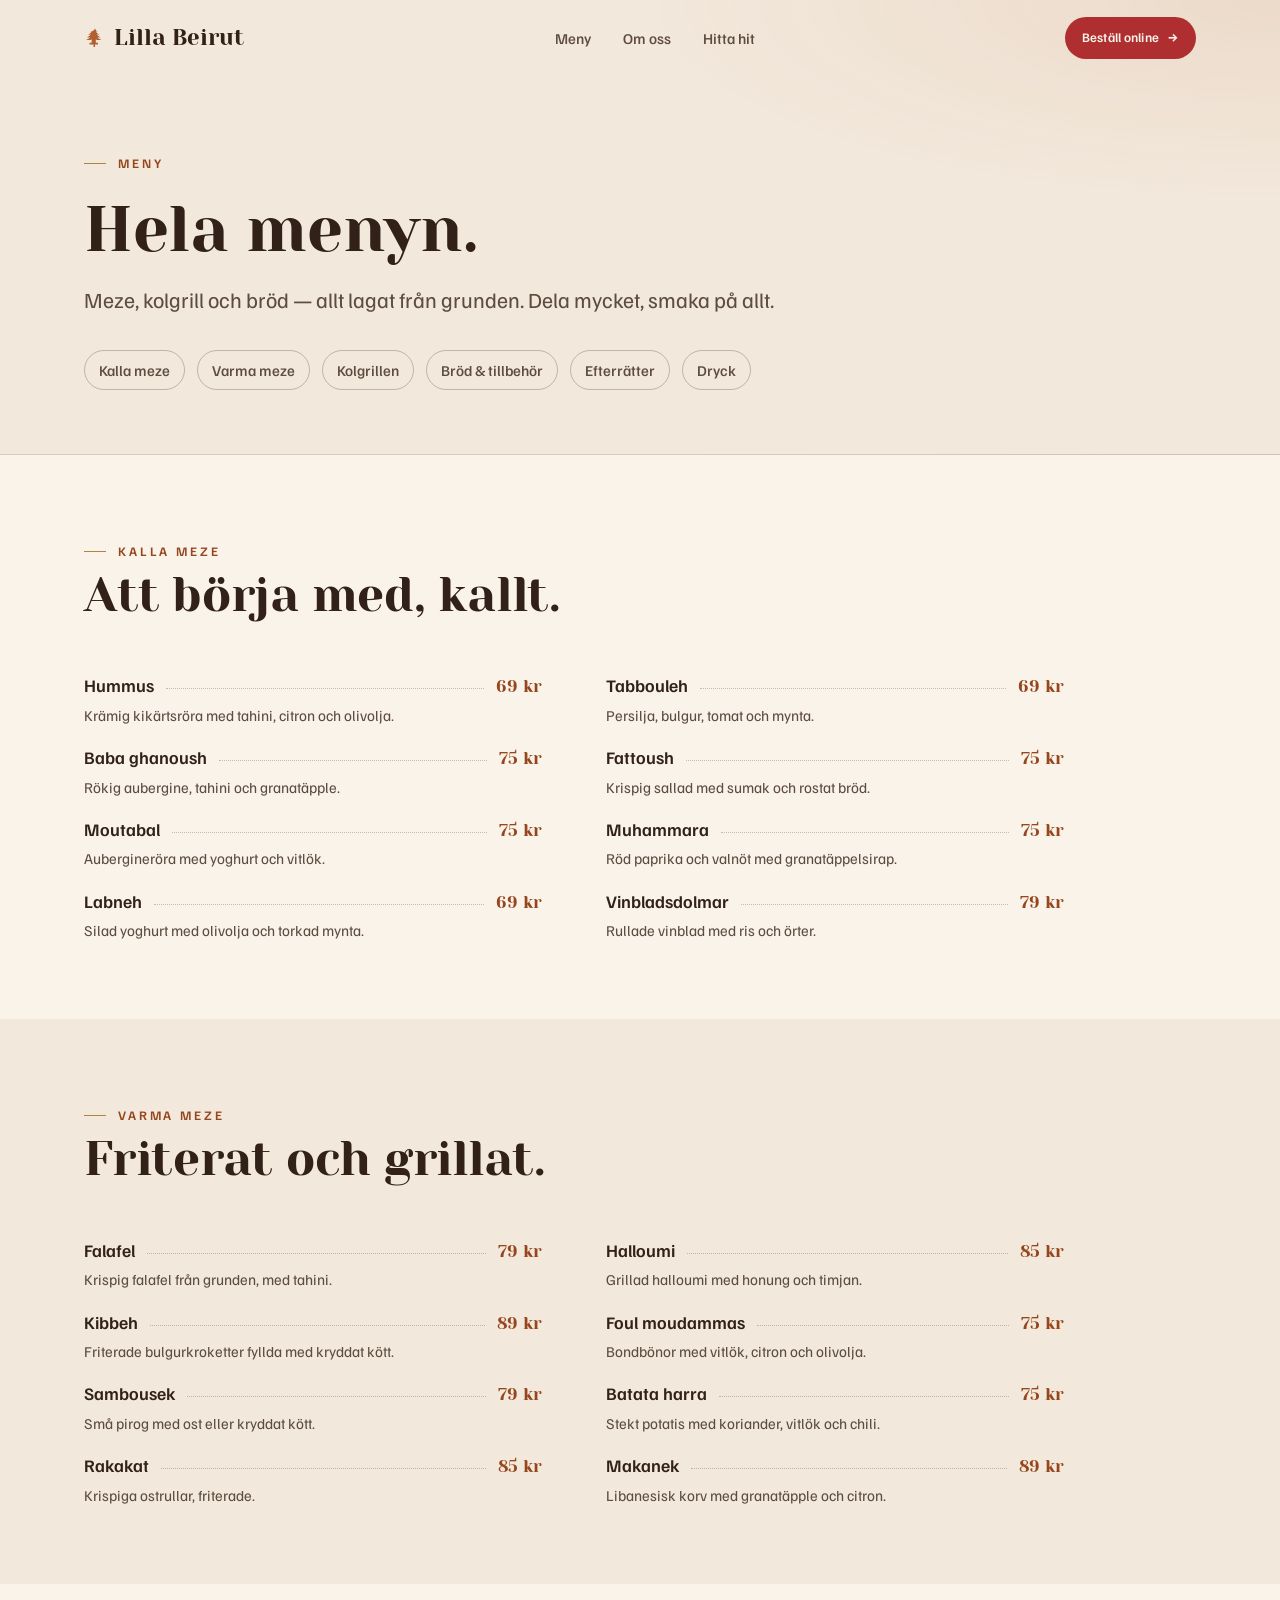
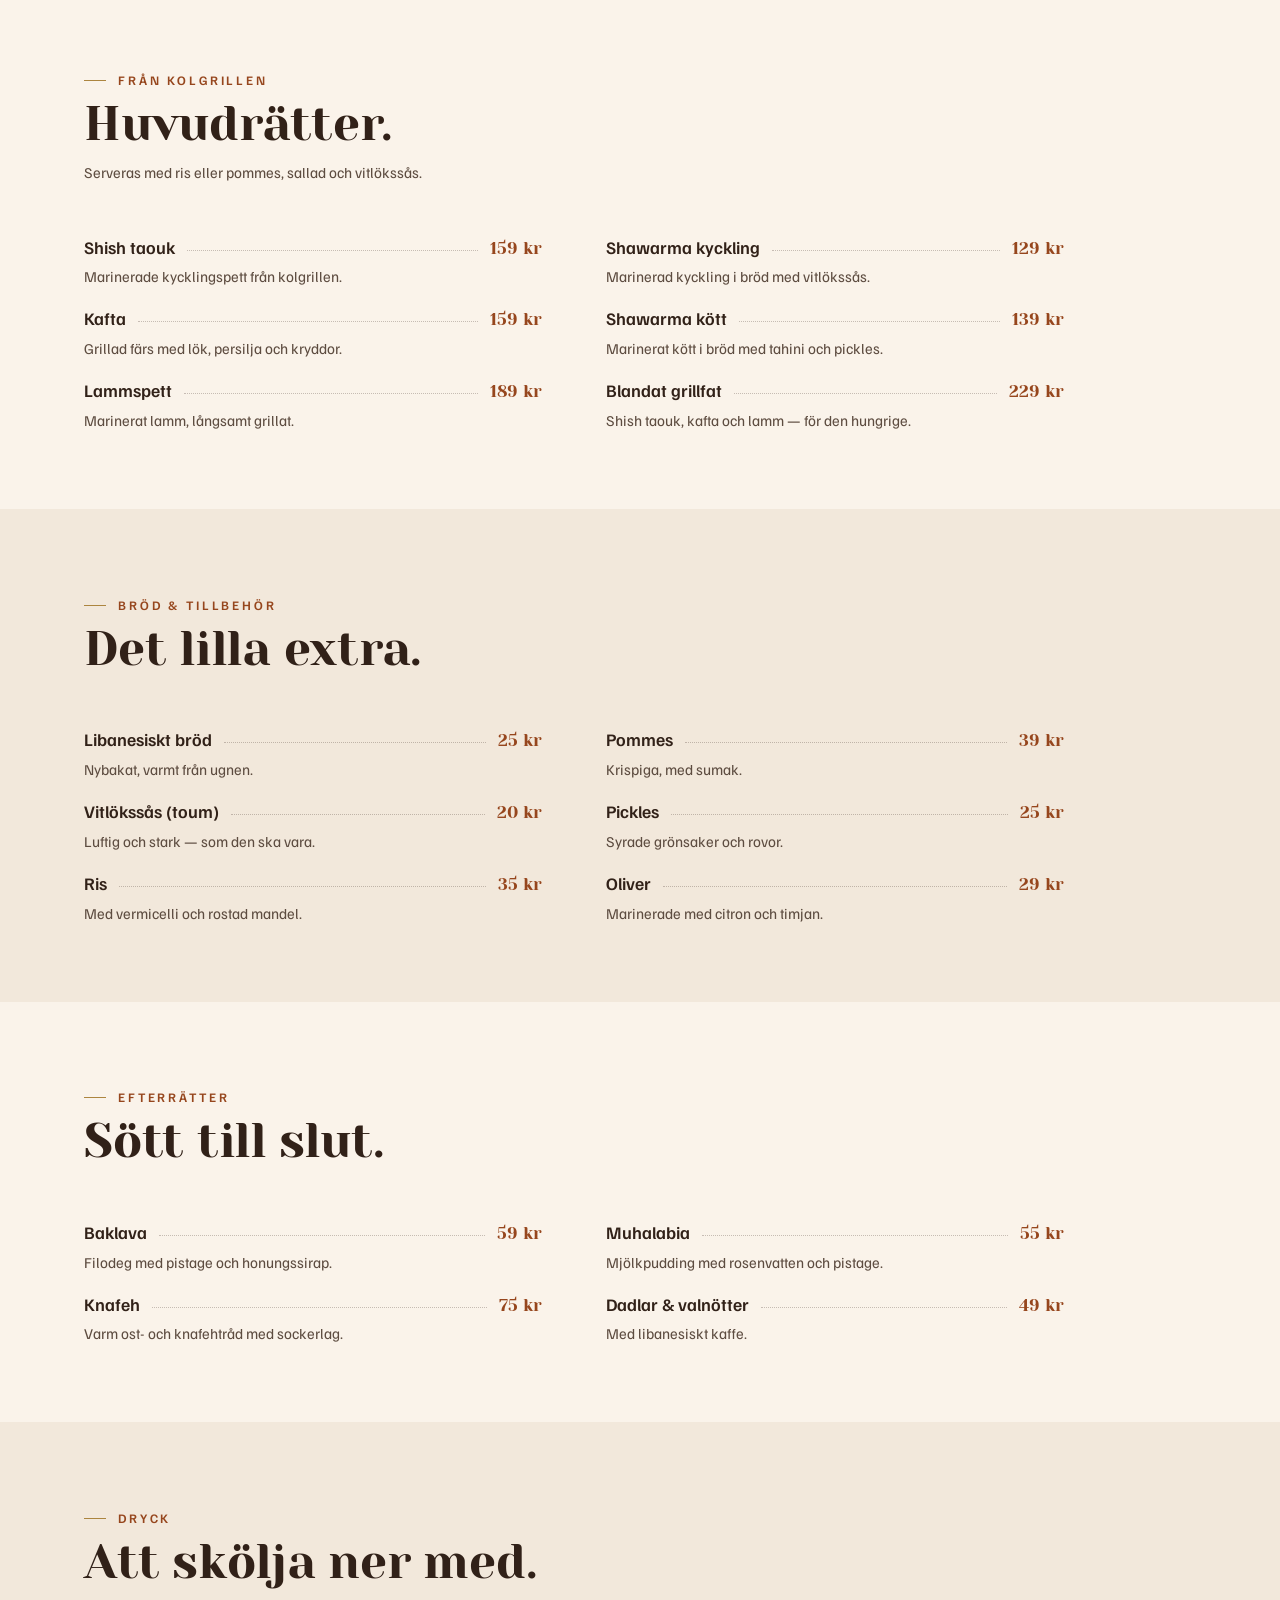
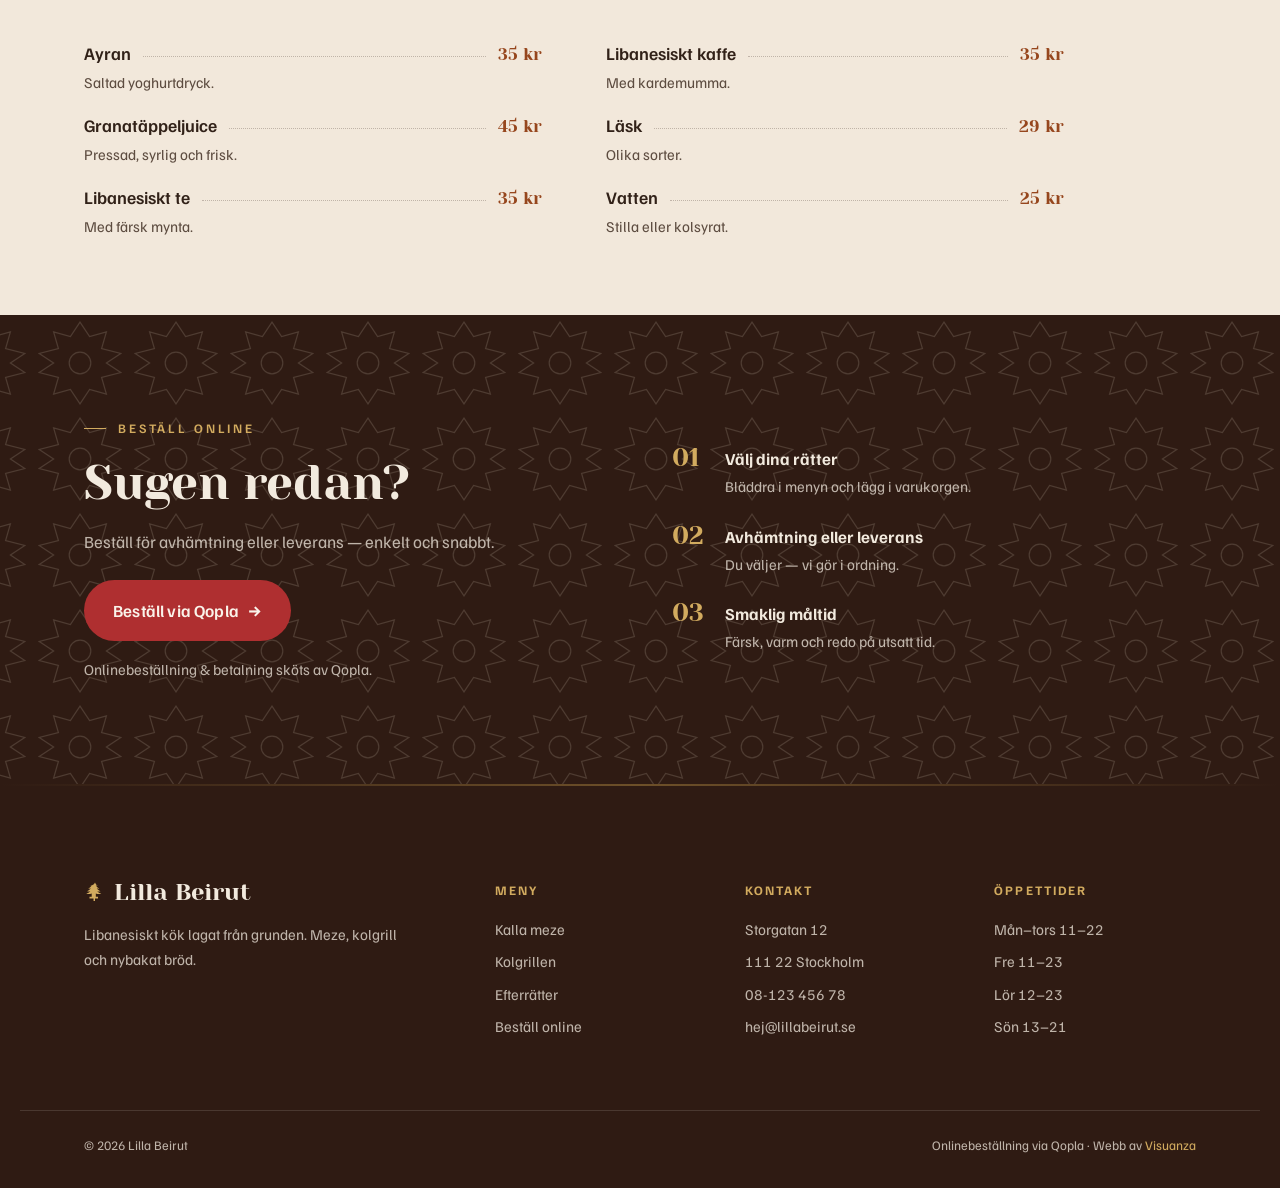
==== meny.html @ aa595991 "Initial commit: Lilla Beirut site Libanesisk restaurang (Sverige, Qopla-kund). Statisk HTML/CSS/JS, " ====
<!DOCTYPE html>
<html lang="sv">
<head>
<meta charset="UTF-8">
<meta name="viewport" content="width=device-width, initial-scale=1">

<title>Meny — Lilla Beirut</title>
<meta name="description" content="Hela menyn på Lilla Beirut — kalla och varma meze, kolgrill, bröd, efterrätter och dryck. Libanesiskt kök lagat från grunden.">
<meta name="theme-color" content="#3a2418">

<link rel="canonical" href="https://lillabeirut.se/meny.html">
<meta property="og:title" content="Meny — Lilla Beirut">
<meta property="og:type" content="website">
<meta property="og:locale" content="sv_SE">

<link rel="icon" type="image/svg+xml" href="assets/icons/favicon.svg">

<link rel="preconnect" href="https://fonts.googleapis.com">
<link rel="preconnect" href="https://fonts.gstatic.com" crossorigin>
<link rel="stylesheet" href="https://fonts.googleapis.com/css2?family=Yeseva+One&family=Familjen+Grotesk:ital,wght@0,400;0,500;0,600;0,700;1,400&display=swap">

<link rel="stylesheet" href="styles/tokens.css">
<link rel="stylesheet" href="styles/base.css">
<link rel="stylesheet" href="styles/components.css">
<link rel="stylesheet" href="styles/pages.css">
</head>

<body>

<a class="skip-link" href="#main">Hoppa till innehåll</a>

<header class="nav is-scrolled" id="nav">
  <div class="nav__inner wrap">
    <a class="wordmark" href="index.html" aria-label="Lilla Beirut — startsida">
      <svg class="wordmark__cedar" viewBox="0 0 24 24" aria-hidden="true"><path d="M12 1.5c.6 1.7 1.7 2.9 3.1 3.6-.8.1-1.6 0-2.3-.4.9 1.7 2.3 2.9 4 3.6-1 .2-2 .1-2.9-.3 1 1.6 2.5 2.7 4.3 3.3-1.3.3-2.6.2-3.8-.4 1.1 1.5 2.7 2.5 4.5 2.9-2 .7-4.1.6-6-.3v3.7h2.4v1.8H12v2.8h-1.6v-2.8H6v-1.8h2.4v-3.7c-1.9.9-4 1-6 .3 1.8-.4 3.4-1.4 4.5-2.9-1.2.6-2.5.7-3.8.4 1.8-.6 3.3-1.7 4.3-3.3-.9.4-1.9.5-2.9.3 1.7-.7 3.1-1.9 4-3.6-.7.4-1.5.5-2.3.4C10.3 4.4 11.4 3.2 12 1.5Z"/></svg>
      <span>Lilla Beirut</span>
    </a>
    <nav class="nav__links" aria-label="Huvudmeny">
      <a href="meny.html" aria-current="page">Meny</a>
      <a href="index.html#om-oss">Om oss</a>
      <a href="index.html#hitta-hit">Hitta hit</a>
    </nav>
    <a class="btn btn--primary btn--sm nav__cta" href="index.html#bestall">Beställ online <span class="btn__arrow" aria-hidden="true">→</span></a>
    <button class="nav__burger" id="burger" aria-label="Öppna meny" aria-expanded="false" aria-controls="mobnav"><span></span></button>
  </div>
</header>

<div class="mobnav" id="mobnav" aria-label="Mobilmeny">
  <div class="mobnav__top wrap">
    <span class="wordmark wordmark--static">Lilla Beirut</span>
    <button class="mobnav__close" data-close aria-label="Stäng meny">×</button>
  </div>
  <nav class="mobnav__links">
    <a href="meny.html" data-close>Meny</a>
    <a href="index.html#om-oss">Om oss</a>
    <a href="index.html#hitta-hit">Hitta hit</a>
  </nav>
  <a class="btn btn--primary mobnav__cta" href="index.html#bestall" data-close>Beställ online <span class="btn__arrow" aria-hidden="true">→</span></a>
</div>

<main id="main">

  <!-- ===== MENU HERO ===== -->
  <section class="menu-hero">
    <div class="wrap menu-hero__inner reveal">
      <span class="eyebrow">Meny</span>
      <h1>Hela menyn.</h1>
      <p class="lead">Meze, kolgrill och bröd — allt lagat från grunden. Dela mycket, smaka på allt.</p>
      <nav class="menu-jump" aria-label="Hoppa till kategori">
        <a href="#kalla">Kalla meze</a>
        <a href="#varma">Varma meze</a>
        <a href="#grill">Kolgrillen</a>
        <a href="#brod">Bröd &amp; tillbehör</a>
        <a href="#efterratt">Efterrätter</a>
        <a href="#dryck">Dryck</a>
      </nav>
    </div>
  </section>

  <!-- ===== KALLA MEZE ===== -->
  <section class="section menu-cat" id="kalla">
    <div class="wrap">
      <header class="menu-cat__head reveal"><span class="eyebrow">Kalla meze</span><h2>Att börja med, kallt.</h2></header>
      <div class="menu-grid reveal reveal--d1">
        <div class="menu-col">
          <div class="m-item"><span class="m-item__name">Hummus</span><span class="m-item__dot" aria-hidden="true"></span><span class="m-item__price">69 kr</span></div>
          <p class="m-item__desc">Krämig kikärtsröra med tahini, citron och olivolja.</p>
          <div class="m-item"><span class="m-item__name">Baba ghanoush</span><span class="m-item__dot" aria-hidden="true"></span><span class="m-item__price">75 kr</span></div>
          <p class="m-item__desc">Rökig aubergine, tahini och granatäpple.</p>
          <div class="m-item"><span class="m-item__name">Moutabal</span><span class="m-item__dot" aria-hidden="true"></span><span class="m-item__price">75 kr</span></div>
          <p class="m-item__desc">Aubergineröra med yoghurt och vitlök.</p>
          <div class="m-item"><span class="m-item__name">Labneh</span><span class="m-item__dot" aria-hidden="true"></span><span class="m-item__price">69 kr</span></div>
          <p class="m-item__desc">Silad yoghurt med olivolja och torkad mynta.</p>
        </div>
        <div class="menu-col">
          <div class="m-item"><span class="m-item__name">Tabbouleh</span><span class="m-item__dot" aria-hidden="true"></span><span class="m-item__price">69 kr</span></div>
          <p class="m-item__desc">Persilja, bulgur, tomat och mynta.</p>
          <div class="m-item"><span class="m-item__name">Fattoush</span><span class="m-item__dot" aria-hidden="true"></span><span class="m-item__price">75 kr</span></div>
          <p class="m-item__desc">Krispig sallad med sumak och rostat bröd.</p>
          <div class="m-item"><span class="m-item__name">Muhammara</span><span class="m-item__dot" aria-hidden="true"></span><span class="m-item__price">75 kr</span></div>
          <p class="m-item__desc">Röd paprika och valnöt med granatäppelsirap.</p>
          <div class="m-item"><span class="m-item__name">Vinbladsdolmar</span><span class="m-item__dot" aria-hidden="true"></span><span class="m-item__price">79 kr</span></div>
          <p class="m-item__desc">Rullade vinblad med ris och örter.</p>
        </div>
      </div>
    </div>
  </section>

  <!-- ===== VARMA MEZE ===== -->
  <section class="section surface-2 menu-cat" id="varma">
    <div class="wrap">
      <header class="menu-cat__head reveal"><span class="eyebrow">Varma meze</span><h2>Friterat och grillat.</h2></header>
      <div class="menu-grid reveal reveal--d1">
        <div class="menu-col">
          <div class="m-item"><span class="m-item__name">Falafel</span><span class="m-item__dot" aria-hidden="true"></span><span class="m-item__price">79 kr</span></div>
          <p class="m-item__desc">Krispig falafel från grunden, med tahini.</p>
          <div class="m-item"><span class="m-item__name">Kibbeh</span><span class="m-item__dot" aria-hidden="true"></span><span class="m-item__price">89 kr</span></div>
          <p class="m-item__desc">Friterade bulgurkroketter fyllda med kryddat kött.</p>
          <div class="m-item"><span class="m-item__name">Sambousek</span><span class="m-item__dot" aria-hidden="true"></span><span class="m-item__price">79 kr</span></div>
          <p class="m-item__desc">Små pirog med ost eller kryddat kött.</p>
          <div class="m-item"><span class="m-item__name">Rakakat</span><span class="m-item__dot" aria-hidden="true"></span><span class="m-item__price">85 kr</span></div>
          <p class="m-item__desc">Krispiga ostrullar, friterade.</p>
        </div>
        <div class="menu-col">
          <div class="m-item"><span class="m-item__name">Halloumi</span><span class="m-item__dot" aria-hidden="true"></span><span class="m-item__price">85 kr</span></div>
          <p class="m-item__desc">Grillad halloumi med honung och timjan.</p>
          <div class="m-item"><span class="m-item__name">Foul moudammas</span><span class="m-item__dot" aria-hidden="true"></span><span class="m-item__price">75 kr</span></div>
          <p class="m-item__desc">Bondbönor med vitlök, citron och olivolja.</p>
          <div class="m-item"><span class="m-item__name">Batata harra</span><span class="m-item__dot" aria-hidden="true"></span><span class="m-item__price">75 kr</span></div>
          <p class="m-item__desc">Stekt potatis med koriander, vitlök och chili.</p>
          <div class="m-item"><span class="m-item__name">Makanek</span><span class="m-item__dot" aria-hidden="true"></span><span class="m-item__price">89 kr</span></div>
          <p class="m-item__desc">Libanesisk korv med granatäpple och citron.</p>
        </div>
      </div>
    </div>
  </section>

  <!-- ===== KOLGRILLEN ===== -->
  <section class="section menu-cat" id="grill">
    <div class="wrap">
      <header class="menu-cat__head reveal"><span class="eyebrow">Från kolgrillen</span><h2>Huvudrätter.</h2><p class="menu-cat__note">Serveras med ris eller pommes, sallad och vitlökssås.</p></header>
      <div class="menu-grid reveal reveal--d1">
        <div class="menu-col">
          <div class="m-item"><span class="m-item__name">Shish taouk</span><span class="m-item__dot" aria-hidden="true"></span><span class="m-item__price">159 kr</span></div>
          <p class="m-item__desc">Marinerade kycklingspett från kolgrillen.</p>
          <div class="m-item"><span class="m-item__name">Kafta</span><span class="m-item__dot" aria-hidden="true"></span><span class="m-item__price">159 kr</span></div>
          <p class="m-item__desc">Grillad färs med lök, persilja och kryddor.</p>
          <div class="m-item"><span class="m-item__name">Lammspett</span><span class="m-item__dot" aria-hidden="true"></span><span class="m-item__price">189 kr</span></div>
          <p class="m-item__desc">Marinerat lamm, långsamt grillat.</p>
        </div>
        <div class="menu-col">
          <div class="m-item"><span class="m-item__name">Shawarma kyckling</span><span class="m-item__dot" aria-hidden="true"></span><span class="m-item__price">129 kr</span></div>
          <p class="m-item__desc">Marinerad kyckling i bröd med vitlökssås.</p>
          <div class="m-item"><span class="m-item__name">Shawarma kött</span><span class="m-item__dot" aria-hidden="true"></span><span class="m-item__price">139 kr</span></div>
          <p class="m-item__desc">Marinerat kött i bröd med tahini och pickles.</p>
          <div class="m-item"><span class="m-item__name">Blandat grillfat</span><span class="m-item__dot" aria-hidden="true"></span><span class="m-item__price">229 kr</span></div>
          <p class="m-item__desc">Shish taouk, kafta och lamm — för den hungrige.</p>
        </div>
      </div>
    </div>
  </section>

  <!-- ===== BRÖD & TILLBEHÖR ===== -->
  <section class="section surface-2 menu-cat" id="brod">
    <div class="wrap">
      <header class="menu-cat__head reveal"><span class="eyebrow">Bröd &amp; tillbehör</span><h2>Det lilla extra.</h2></header>
      <div class="menu-grid reveal reveal--d1">
        <div class="menu-col">
          <div class="m-item"><span class="m-item__name">Libanesiskt bröd</span><span class="m-item__dot" aria-hidden="true"></span><span class="m-item__price">25 kr</span></div>
          <p class="m-item__desc">Nybakat, varmt från ugnen.</p>
          <div class="m-item"><span class="m-item__name">Vitlökssås (toum)</span><span class="m-item__dot" aria-hidden="true"></span><span class="m-item__price">20 kr</span></div>
          <p class="m-item__desc">Luftig och stark — som den ska vara.</p>
          <div class="m-item"><span class="m-item__name">Ris</span><span class="m-item__dot" aria-hidden="true"></span><span class="m-item__price">35 kr</span></div>
          <p class="m-item__desc">Med vermicelli och rostad mandel.</p>
        </div>
        <div class="menu-col">
          <div class="m-item"><span class="m-item__name">Pommes</span><span class="m-item__dot" aria-hidden="true"></span><span class="m-item__price">39 kr</span></div>
          <p class="m-item__desc">Krispiga, med sumak.</p>
          <div class="m-item"><span class="m-item__name">Pickles</span><span class="m-item__dot" aria-hidden="true"></span><span class="m-item__price">25 kr</span></div>
          <p class="m-item__desc">Syrade grönsaker och rovor.</p>
          <div class="m-item"><span class="m-item__name">Oliver</span><span class="m-item__dot" aria-hidden="true"></span><span class="m-item__price">29 kr</span></div>
          <p class="m-item__desc">Marinerade med citron och timjan.</p>
        </div>
      </div>
    </div>
  </section>

  <!-- ===== EFTERRÄTTER ===== -->
  <section class="section menu-cat" id="efterratt">
    <div class="wrap">
      <header class="menu-cat__head reveal"><span class="eyebrow">Efterrätter</span><h2>Sött till slut.</h2></header>
      <div class="menu-grid reveal reveal--d1">
        <div class="menu-col">
          <div class="m-item"><span class="m-item__name">Baklava</span><span class="m-item__dot" aria-hidden="true"></span><span class="m-item__price">59 kr</span></div>
          <p class="m-item__desc">Filodeg med pistage och honungssirap.</p>
          <div class="m-item"><span class="m-item__name">Knafeh</span><span class="m-item__dot" aria-hidden="true"></span><span class="m-item__price">75 kr</span></div>
          <p class="m-item__desc">Varm ost- och knafehtråd med sockerlag.</p>
        </div>
        <div class="menu-col">
          <div class="m-item"><span class="m-item__name">Muhalabia</span><span class="m-item__dot" aria-hidden="true"></span><span class="m-item__price">55 kr</span></div>
          <p class="m-item__desc">Mjölkpudding med rosenvatten och pistage.</p>
          <div class="m-item"><span class="m-item__name">Dadlar &amp; valnötter</span><span class="m-item__dot" aria-hidden="true"></span><span class="m-item__price">49 kr</span></div>
          <p class="m-item__desc">Med libanesiskt kaffe.</p>
        </div>
      </div>
    </div>
  </section>

  <!-- ===== DRYCK ===== -->
  <section class="section surface-2 menu-cat" id="dryck">
    <div class="wrap">
      <header class="menu-cat__head reveal"><span class="eyebrow">Dryck</span><h2>Att skölja ner med.</h2></header>
      <div class="menu-grid reveal reveal--d1">
        <div class="menu-col">
          <div class="m-item"><span class="m-item__name">Ayran</span><span class="m-item__dot" aria-hidden="true"></span><span class="m-item__price">35 kr</span></div>
          <p class="m-item__desc">Saltad yoghurtdryck.</p>
          <div class="m-item"><span class="m-item__name">Granatäppeljuice</span><span class="m-item__dot" aria-hidden="true"></span><span class="m-item__price">45 kr</span></div>
          <p class="m-item__desc">Pressad, syrlig och frisk.</p>
          <div class="m-item"><span class="m-item__name">Libanesiskt te</span><span class="m-item__dot" aria-hidden="true"></span><span class="m-item__price">35 kr</span></div>
          <p class="m-item__desc">Med färsk mynta.</p>
        </div>
        <div class="menu-col">
          <div class="m-item"><span class="m-item__name">Libanesiskt kaffe</span><span class="m-item__dot" aria-hidden="true"></span><span class="m-item__price">35 kr</span></div>
          <p class="m-item__desc">Med kardemumma.</p>
          <div class="m-item"><span class="m-item__name">Läsk</span><span class="m-item__dot" aria-hidden="true"></span><span class="m-item__price">29 kr</span></div>
          <p class="m-item__desc">Olika sorter.</p>
          <div class="m-item"><span class="m-item__name">Vatten</span><span class="m-item__dot" aria-hidden="true"></span><span class="m-item__price">25 kr</span></div>
          <p class="m-item__desc">Stilla eller kolsyrat.</p>
        </div>
      </div>
    </div>
  </section>

  <!-- ===== ORDER CTA ===== -->
  <section class="section order surface-dark" id="bestall">
    <div class="wrap order__inner">
      <div class="order__copy reveal">
        <span class="eyebrow">Beställ online</span>
        <h2>Sugen redan?</h2>
        <p>Beställ för avhämtning eller leverans — enkelt och snabbt.</p>
        <a class="btn btn--primary btn--lg" href="#" data-qopla>Beställ via Qopla <span class="btn__arrow" aria-hidden="true">→</span></a>
        <p class="order__note">Onlinebeställning &amp; betalning sköts av Qopla.</p>
      </div>
      <ul class="order__steps reveal reveal--d1">
        <li><span class="order__num">01</span><div><strong>Välj dina rätter</strong><p>Bläddra i menyn och lägg i varukorgen.</p></div></li>
        <li><span class="order__num">02</span><div><strong>Avhämtning eller leverans</strong><p>Du väljer — vi gör i ordning.</p></div></li>
        <li><span class="order__num">03</span><div><strong>Smaklig måltid</strong><p>Färsk, varm och redo på utsatt tid.</p></div></li>
      </ul>
    </div>
  </section>

</main>

<footer class="footer surface-dark">
  <div class="wrap footer__inner">
    <div class="footer__brand">
      <span class="wordmark wordmark--static wordmark--on-dark">
        <svg class="wordmark__cedar" viewBox="0 0 24 24" aria-hidden="true"><path d="M12 1.5c.6 1.7 1.7 2.9 3.1 3.6-.8.1-1.6 0-2.3-.4.9 1.7 2.3 2.9 4 3.6-1 .2-2 .1-2.9-.3 1 1.6 2.5 2.7 4.3 3.3-1.3.3-2.6.2-3.8-.4 1.1 1.5 2.7 2.5 4.5 2.9-2 .7-4.1.6-6-.3v3.7h2.4v1.8H12v2.8h-1.6v-2.8H6v-1.8h2.4v-3.7c-1.9.9-4 1-6 .3 1.8-.4 3.4-1.4 4.5-2.9-1.2.6-2.5.7-3.8.4 1.8-.6 3.3-1.7 4.3-3.3-.9.4-1.9.5-2.9.3 1.7-.7 3.1-1.9 4-3.6-.7.4-1.5.5-2.3.4C10.3 4.4 11.4 3.2 12 1.5Z"/></svg>
        Lilla Beirut
      </span>
      <p class="footer__tag">Libanesiskt kök lagat från grunden. Meze, kolgrill och nybakat bröd.</p>
    </div>
    <div class="footer__col">
      <h4>Meny</h4>
      <ul>
        <li><a href="#kalla">Kalla meze</a></li>
        <li><a href="#grill">Kolgrillen</a></li>
        <li><a href="#efterratt">Efterrätter</a></li>
        <li><a href="index.html#bestall">Beställ online</a></li>
      </ul>
    </div>
    <div class="footer__col">
      <h4>Kontakt</h4>
      <ul>
        <li>Storgatan 12</li>
        <li>111 22 Stockholm</li>
        <li><a href="tel:+46812345678">08-123 456 78</a></li>
        <li><a href="mailto:hej@lillabeirut.se">hej@lillabeirut.se</a></li>
      </ul>
    </div>
    <div class="footer__col">
      <h4>Öppettider</h4>
      <ul>
        <li>Mån–tors 11–22</li>
        <li>Fre 11–23</li>
        <li>Lör 12–23</li>
        <li>Sön 13–21</li>
      </ul>
    </div>
  </div>
  <div class="wrap footer__bottom">
    <span>© <span data-year></span> Lilla Beirut</span>
    <span class="footer__meta">Onlinebeställning via Qopla · Webb av <a href="https://visuanza.es" target="_blank" rel="noopener">Visuanza</a></span>
  </div>
</footer>

<script src="scripts/main.js" defer></script>
</body>
</html>
---- styles/tokens.css ----
/* ============================================================
   Lilla Beirut — Design Tokens
   "Levantine warmth meets Scandinavian restraint"
   Light theme · OKLCH palette · 4pt spatial scale
   ============================================================ */

:root {
  /* ---- Surfaces (warm sand, neutrals tinted toward clay hue ~70) ---- */
  --sand:        oklch(0.967 0.014 75);   /* page surface — warm cream */
  --sand-2:      oklch(0.935 0.020 72);   /* elevated cards / alt sections */
  --sand-3:      oklch(0.895 0.026 70);   /* deeper surface */
  --line:        oklch(0.27 0.03 50 / 0.14);   /* hairline on sand */
  --line-strong: oklch(0.27 0.03 50 / 0.26);

  /* ---- Ink (deep warm brown-black, never pure black) ---- */
  --ink:         oklch(0.265 0.030 52);   /* body + headings */
  --ink-soft:    oklch(0.430 0.030 55);   /* secondary text */
  --ink-faint:   oklch(0.575 0.025 60);   /* captions / muted */

  /* ---- Accents ---- */
  --pom:         oklch(0.505 0.165 25);   /* pomegranate — primary CTA */
  --pom-deep:    oklch(0.430 0.150 25);   /* pomegranate hover */
  --clay:        oklch(0.575 0.125 47);   /* terracotta — secondary warm */
  --clay-deep:   oklch(0.490 0.120 45);
  --olive:       oklch(0.520 0.070 130);  /* cedar / Levantine green */
  --olive-deep:  oklch(0.430 0.060 130);
  --gold:        oklch(0.760 0.105 82);   /* gold — fine hairline accent */
  --gold-deep:   oklch(0.640 0.100 80);

  /* ---- Dark band (footer / order block) — deep warm aubergine-brown ---- */
  --dark:        oklch(0.245 0.035 40);
  --dark-2:      oklch(0.300 0.040 42);
  --on-dark:     oklch(0.940 0.018 75);   /* cream text on dark */
  --on-dark-soft:oklch(0.940 0.018 75 / 0.74);
  --line-dark:   oklch(0.940 0.018 75 / 0.14);

  /* ---- Typography ---- */
  --font-display: 'Yeseva One', 'Hoefler Text', Georgia, serif;
  --font-body:    'Familjen Grotesk', system-ui, -apple-system, sans-serif;

  /* fluid display scale (perfect-fourth-ish, 1.28) */
  --fs-hero:  clamp(3rem, 1.6rem + 6.4vw, 6.5rem);
  --fs-h1:    clamp(2.4rem, 1.5rem + 3.6vw, 4rem);
  --fs-h2:    clamp(1.9rem, 1.4rem + 2.1vw, 3rem);
  --fs-h3:    clamp(1.25rem, 1.05rem + 0.9vw, 1.6rem);
  --fs-lead:  clamp(1.075rem, 1rem + 0.45vw, 1.35rem);
  --fs-body:  1.0625rem;        /* 17px */
  --fs-sm:    0.9375rem;        /* 15px */
  --fs-xs:    0.8125rem;        /* 13px */

  /* line-heights — generous on Swedish display type so Å Ä Ö never clip */
  --lh-display: 1.16;
  --lh-tight:   1.22;
  --lh-body:    1.62;

  /* ---- Spacing (4pt scale, semantic) ---- */
  --space-2xs: 4px;
  --space-xs:  8px;
  --space-sm:  12px;
  --space-md:  16px;
  --space-lg:  24px;
  --space-xl:  32px;
  --space-2xl: 48px;
  --space-3xl: 64px;
  --space-4xl: 96px;
  --space-5xl: 144px;

  /* ---- Layout ---- */
  --max:        1240px;
  --max-narrow: 760px;
  --gutter:     clamp(20px, 5vw, 72px);
  --nav-h:      76px;

  /* ---- Radius (sharp, printed-menu feel — not soft/tech) ---- */
  --r-sm: 3px;
  --r-md: 5px;
  --r-pill: 999px;

  /* ---- Motion ---- */
  --dur-micro: 180ms;
  --dur-base:  340ms;
  --dur-large: 700ms;
  --dur-reveal: 580ms;   /* scroll-reveal entrance (emil-anim: 400-600ms) */
  --ease-out:  cubic-bezier(0.22, 1, 0.36, 1);     /* ease-out-quint */
  --ease-out-soft: cubic-bezier(0.16, 1, 0.3, 1);

  /* ---- Levantine 8-point-star tile (gold hairline) — used sparingly ----
     A khatam-style tessellation rendered as an inline SVG data-URI so it can
     tint section backgrounds at low opacity without an extra request. */
  --tile-gold: url("data:image/svg+xml;utf8,<svg xmlns='http://www.w3.org/2000/svg' width='80' height='80' viewBox='0 0 80 80'><g fill='none' stroke='%23b8893a' stroke-width='1' opacity='0.5'><path d='M40 6 L48 18 L62 14 L58 28 L74 32 L62 40 L74 48 L58 52 L62 66 L48 62 L40 74 L32 62 L18 66 L22 52 L6 48 L18 40 L6 32 L22 28 L18 14 L32 18 Z'/><circle cx='40' cy='40' r='9'/></g></svg>");
  --tile-cream: url("data:image/svg+xml;utf8,<svg xmlns='http://www.w3.org/2000/svg' width='80' height='80' viewBox='0 0 80 80'><g fill='none' stroke='%23f0e4cf' stroke-width='1' opacity='0.16'><path d='M40 6 L48 18 L62 14 L58 28 L74 32 L62 40 L74 48 L58 52 L62 66 L48 62 L40 74 L32 62 L18 66 L22 52 L6 48 L18 40 L6 32 L22 28 L18 14 L32 18 Z'/><circle cx='40' cy='40' r='9'/></g></svg>");
}

@media (max-width: 640px) {
  :root { --nav-h: 62px; }
}
---- styles/base.css ----
/* ============================================================
   Lilla Beirut — Base & reset
   ============================================================ */

*, *::before, *::after { box-sizing: border-box; }
* { margin: 0; }

html { -webkit-text-size-adjust: 100%; scroll-behavior: smooth; }
@media (prefers-reduced-motion: reduce) { html { scroll-behavior: auto; } }

body {
  font-family: var(--font-body);
  font-size: var(--fs-body);
  line-height: var(--lh-body);
  color: var(--ink);
  background: var(--sand);
  -webkit-font-smoothing: antialiased;
  text-rendering: optimizeLegibility;
  overflow-x: hidden;
}

img, picture, svg { display: block; max-width: 100%; }
img { height: auto; }

a { color: inherit; text-decoration: none; }
button { font: inherit; color: inherit; cursor: pointer; border: none; background: none; }
ul { list-style: none; padding: 0; }

::selection { background: var(--pom); color: var(--sand); }

:focus-visible {
  outline: 2px solid var(--pom);
  outline-offset: 3px;
  border-radius: 2px;
}

/* ---- Headings: display face, Swedish-safe leading ---- */
h1, h2, h3 {
  font-family: var(--font-display);
  font-weight: 400;
  line-height: var(--lh-display);
  letter-spacing: -0.005em;
  color: var(--ink);
  /* Yeseva One has tall ring/diaeresis on Å Ä Ö — pad the top so they never
     touch the element edge or a line above. */
  padding-top: 0.04em;
}
h1 { font-size: var(--fs-h1); }
h2 { font-size: var(--fs-h2); }
h3 { font-size: var(--fs-h3); font-family: var(--font-body); font-weight: 600; line-height: var(--lh-tight); letter-spacing: 0; padding-top: 0; }

p { max-width: 68ch; }

/* ---- Layout helpers ---- */
.wrap { width: 100%; max-width: var(--max); margin-inline: auto; padding-inline: var(--gutter); }
.wrap--narrow { max-width: var(--max-narrow); }
.section { padding-block: clamp(var(--space-3xl), 8vw, var(--space-5xl)); }

.surface-2 { background: var(--sand-2); }
.surface-3 { background: var(--sand-3); }
.surface-dark { background: var(--dark); color: var(--on-dark); }

/* ---- Eyebrow: small-caps label with cedar mark ---- */
.eyebrow {
  display: inline-flex;
  align-items: center;
  gap: var(--space-sm);
  font-size: var(--fs-xs);
  font-weight: 600;
  letter-spacing: 0.22em;
  text-transform: uppercase;
  color: var(--clay-deep);
}
.eyebrow::before {
  content: "";
  width: 22px; height: 1px;
  background: var(--gold-deep);
}
.surface-dark .eyebrow { color: var(--gold); }
.surface-dark .eyebrow::before { background: var(--gold); }

/* ---- Skip link ---- */
.skip-link {
  position: absolute; left: -9999px; top: 0; z-index: 200;
  background: var(--ink); color: var(--sand);
  padding: var(--space-sm) var(--space-md); border-radius: var(--r-md);
}
.skip-link:focus { left: var(--space-md); top: var(--space-md); }

/* ---- Scroll reveal (JS toggles .is-in) ---- */
.reveal {
  opacity: 0;
  transform: translateY(18px);
  transition: opacity var(--dur-reveal) var(--ease-out),
              transform var(--dur-reveal) var(--ease-out);
}
.reveal.is-in { opacity: 1; transform: none; }
/* lead-with-most-important stagger: 70ms steps (emil-anim rule 5) */
.reveal--d1 { transition-delay: 70ms; }
.reveal--d2 { transition-delay: 140ms; }
.reveal--d3 { transition-delay: 210ms; }

/* Global reduced-motion safety net (emil-anim rule 36) */
@media (prefers-reduced-motion: reduce) {
  *, *::before, *::after {
    animation-duration: 0.01ms !important;
    animation-iteration-count: 1 !important;
    transition-duration: 0.01ms !important;
    scroll-behavior: auto !important;
  }
  .reveal { opacity: 1 !important; transform: none !important; }
}
---- styles/components.css ----
/* ============================================================
   Lilla Beirut — Components
   ============================================================ */

/* ---------- Wordmark ---------- */
.wordmark {
  display: inline-flex;
  align-items: center;
  gap: var(--space-xs);
  font-family: var(--font-display);
  font-size: 1.4rem;
  line-height: 1;
  color: var(--ink);
  white-space: nowrap;
}
.wordmark__cedar { width: 22px; height: 22px; fill: var(--clay); flex: none; }
.wordmark--on-dark { color: var(--on-dark); font-size: 1.5rem; }
.wordmark--on-dark .wordmark__cedar { fill: var(--gold); }

/* ---------- Buttons ---------- */
.btn {
  position: relative;
  display: inline-flex;
  align-items: center;
  gap: var(--space-xs);
  font-family: var(--font-body);
  font-weight: 600;
  font-size: var(--fs-sm);
  letter-spacing: 0.01em;
  padding: 13px 22px;
  border-radius: var(--r-pill);
  border: 1.5px solid transparent;
  transition: background var(--dur-micro) var(--ease-out),
              color var(--dur-micro) var(--ease-out),
              border-color var(--dur-micro) var(--ease-out),
              transform var(--dur-micro) var(--ease-out);
}
.btn:active { transform: translateY(1px); }
.btn__arrow { transition: transform var(--dur-base) var(--ease-out); }
.btn:hover .btn__arrow { transform: translateX(4px); }

.btn--primary { background: var(--pom); color: var(--sand); }
.btn--primary:hover { background: var(--pom-deep); color: var(--sand); }

.btn--ghost { background: transparent; color: var(--ink); border-color: var(--line-strong); }
.btn--ghost:hover { background: var(--ink); color: var(--sand); border-color: var(--ink); }

.surface-dark .btn--ghost { color: var(--on-dark); border-color: var(--line-dark); }
.surface-dark .btn--ghost:hover { background: var(--on-dark); color: var(--dark); border-color: var(--on-dark); }

.btn--sm { padding: 9px 16px; font-size: var(--fs-xs); }
.btn--lg { padding: 16px 28px; font-size: var(--fs-body); }

/* placeholder-order tooltip (shown by JS until the real Qopla link is wired) */
.btn[data-tip]::after {
  content: attr(data-tip);
  position: absolute; bottom: calc(100% + 10px); left: 50%; transform: translateX(-50%);
  background: var(--sand); color: var(--ink);
  font-size: var(--fs-xs); font-weight: 500; white-space: nowrap;
  padding: 7px 13px; border-radius: var(--r-md);
  box-shadow: 0 8px 22px oklch(0.27 0.03 50 / 0.25);
  pointer-events: none;
  animation: tipIn 200ms var(--ease-out);
}
@keyframes tipIn { from { opacity: 0; transform: translate(-50%, 4px); } to { opacity: 1; transform: translate(-50%, 0); } }

/* ---------- Inline link with arrow ---------- */
.link-arrow {
  display: inline-flex;
  align-items: center;
  gap: var(--space-xs);
  font-weight: 600;
  color: var(--pom);
  width: fit-content;
}
.link-arrow span { transition: transform var(--dur-base) var(--ease-out); }
.link-arrow:hover span { transform: translateX(4px); }

/* ---------- NAV ---------- */
.nav {
  position: fixed;
  inset: 0 0 auto 0;
  z-index: 100;
  height: var(--nav-h);
  display: flex;
  align-items: center;
  transition: background var(--dur-base) var(--ease-out),
              box-shadow var(--dur-base) var(--ease-out);
}
.nav__inner {
  display: flex;
  align-items: center;
  justify-content: space-between;
  gap: var(--space-lg);
}
.nav.is-scrolled {
  background: color-mix(in oklch, var(--sand) 88%, transparent);
  backdrop-filter: saturate(140%) blur(10px);
  box-shadow: 0 1px 0 var(--line), 0 6px 24px oklch(0.27 0.03 50 / 0.07);
}
.nav__links { display: flex; align-items: center; gap: var(--space-xl); }
.nav__links a {
  font-weight: 500;
  font-size: var(--fs-sm);
  color: var(--ink-soft);
  transition: color var(--dur-micro) var(--ease-out);
}
.nav__links a:hover { color: var(--ink); }
.nav__cta { flex: none; }

.nav__burger {
  display: none;
  width: 44px; height: 44px;
  margin-right: -8px;
  position: relative;
}
.nav__burger span,
.nav__burger span::before,
.nav__burger span::after {
  content: "";
  position: absolute;
  left: 11px; width: 22px; height: 2px;
  background: var(--ink);
  border-radius: 2px;
  transition: transform var(--dur-base) var(--ease-out);
}
.nav__burger span { top: 21px; }
.nav__burger span::before { top: -7px; }
.nav__burger span::after { top: 7px; }

/* Responsive nav: collapse to hamburger + drawer on small screens */
@media (max-width: 879px) {
  .nav__links, .nav__cta { display: none; }
  .nav__burger { display: block; }
}

/* ---------- MOBILE NAV ---------- */
.mobnav {
  position: fixed;
  inset: 0;
  z-index: 120;
  background: var(--sand-2);
  background-image: var(--tile-gold);
  background-size: 120px;
  background-position: center;
  display: flex;
  flex-direction: column;
  padding-block: var(--space-lg) var(--space-2xl);
  transform: translateY(-100%);
  visibility: hidden;
  transition: transform var(--dur-large) var(--ease-out), visibility var(--dur-large);
}
.mobnav.is-open { transform: translateY(0); visibility: visible; }
.mobnav__top { display: flex; align-items: center; justify-content: space-between; }
.mobnav__close { font-size: 2.2rem; line-height: 1; width: 44px; height: 44px; color: var(--ink); }
.mobnav__links {
  flex: 1;
  display: flex;
  flex-direction: column;
  justify-content: center;
  align-items: center;
  gap: clamp(var(--space-md), 4vh, var(--space-2xl));
}
.mobnav__links a {
  font-family: var(--font-display);
  font-size: clamp(2rem, 9vw, 3rem);
  color: var(--ink);
  transition: color var(--dur-micro) var(--ease-out);
}
.mobnav__links a:hover { color: var(--pom); }
.mobnav__cta { align-self: center; }

/* ---------- Section heading block ---------- */
.sec-head {
  display: grid;
  gap: var(--space-md);
  margin-bottom: var(--space-3xl);
}
@media (min-width: 880px) {
  .sec-head { grid-template-columns: 1.5fr 1fr; gap: var(--space-3xl); align-items: end; }
}
.sec-head__lead { color: var(--ink-soft); font-size: var(--fs-lead); max-width: 42ch; }
.sec-head--center {
  text-align: center;
  justify-items: center;
  grid-template-columns: 1fr !important;
  max-width: 640px;
  margin-inline: auto;
}
.sec-head--center .eyebrow::before { display: none; }

/* ---------- Dish cards ---------- */
.dishes {
  display: grid;
  gap: var(--space-lg);
  grid-template-columns: 1fr;
}
@media (min-width: 560px) { .dishes { grid-template-columns: 1fr 1fr; } }
@media (min-width: 1000px) { .dishes { grid-template-columns: repeat(4, 1fr); } }

/* staggered card entrance when the group scrolls in (emil-anim rules 33-34).
   The container is the observed trigger but stays put — only the cards move. */
.dishes.reveal { opacity: 1; transform: none; transition: none; }
.dishes .dish {
  opacity: 0;
  transform: translateY(16px);
  transition: opacity var(--dur-reveal) var(--ease-out),
              transform var(--dur-reveal) var(--ease-out),
              box-shadow var(--dur-base) var(--ease-out);
}
.dishes.is-in .dish { opacity: 1; transform: translateY(0); }
.dishes.is-in .dish:nth-child(2) { transition-delay: 60ms; }
.dishes.is-in .dish:nth-child(3) { transition-delay: 120ms; }
.dishes.is-in .dish:nth-child(4) { transition-delay: 180ms; }
@media (prefers-reduced-motion: reduce) {
  .dishes .dish { opacity: 1 !important; transform: none !important; }
}

.dish {
  display: flex;
  flex-direction: column;
  background: var(--sand);
  border: 1px solid var(--line);
  border-radius: var(--r-md);
  overflow: hidden;
  transition: transform var(--dur-base) var(--ease-out),
              box-shadow var(--dur-base) var(--ease-out);
}
.dishes.is-in .dish:hover { transform: translateY(-4px); box-shadow: 0 14px 34px oklch(0.27 0.03 50 / 0.12); transition-delay: 0ms; }
.dish__media { aspect-ratio: 4 / 3; overflow: hidden; }
.dish__media img { width: 100%; height: 100%; object-fit: cover; transition: transform var(--dur-large) var(--ease-out); }
.dish:hover .dish__media img { transform: scale(1.05); }
.dish__body { padding: var(--space-md) var(--space-md) var(--space-lg); display: flex; flex-direction: column; gap: var(--space-2xs); }
.dish__row { display: flex; align-items: baseline; justify-content: space-between; gap: var(--space-sm); }
.dish__price { font-family: var(--font-display); color: var(--clay-deep); font-size: 1.05rem; white-space: nowrap; }
.dish__body p { font-size: var(--fs-sm); color: var(--ink-soft); }

/* ---------- Mezze list (menu rows) ---------- */
.m-item {
  display: flex;
  align-items: baseline;
  gap: var(--space-sm);
  margin-top: var(--space-md);
}
.m-item__name { font-weight: 600; font-size: 1.1rem; white-space: nowrap; }
.m-item__dot { flex: 1; border-bottom: 1px dotted var(--line-strong); transform: translateY(-3px); }
.m-item__price { font-family: var(--font-display); color: var(--clay-deep); white-space: nowrap; }
.m-item__desc { font-size: var(--fs-sm); color: var(--ink-soft); margin-top: 2px; max-width: 46ch; }
---- styles/pages.css ----
/* ============================================================
   Lilla Beirut — Page sections
   ============================================================ */

/* ---------- HERO ---------- */
.hero {
  position: relative;
  padding-top: var(--nav-h);
  overflow: hidden;
  background:
    radial-gradient(120% 90% at 88% 8%, oklch(0.575 0.125 47 / 0.10) 0%, transparent 55%),
    radial-gradient(100% 80% at 0% 100%, oklch(0.520 0.070 130 / 0.07) 0%, transparent 50%),
    var(--sand);
}
.hero__grid {
  display: grid;
  gap: clamp(var(--space-xl), 5vw, var(--space-4xl));
  align-items: center;
  min-height: calc(100svh - var(--nav-h));
  padding-block: clamp(var(--space-2xl), 6vw, var(--space-4xl));
}
@media (min-width: 880px) {
  .hero__grid { grid-template-columns: 1.05fr 0.95fr; }
}
.hero__copy { display: flex; flex-direction: column; align-items: flex-start; gap: var(--space-lg); }
.hero__title {
  font-size: var(--fs-hero);
  line-height: 1.04;
  letter-spacing: -0.015em;
  margin-block: var(--space-2xs) var(--space-2xs);
}
.hero__lead { font-size: var(--fs-lead); color: var(--ink-soft); max-width: 40ch; }
.hero__actions { display: flex; flex-wrap: wrap; gap: var(--space-md); margin-top: var(--space-xs); }
.hero__note {
  display: flex; align-items: center; gap: var(--space-xs);
  font-size: var(--fs-sm); color: var(--ink-faint);
}
.hero__note::before { content: ""; width: 6px; height: 6px; border-radius: 50%; background: var(--gold-deep); }

.hero__figure { position: relative; isolation: isolate; }
/* hero image eases in with a touch of scale (foreground enters last) */
.hero__figure.reveal { transform: translateY(20px) scale(0.99); }
.hero__tile { transition: opacity var(--dur-large) var(--ease-out) 260ms; }
.hero__figure.reveal:not(.is-in) .hero__tile { opacity: 0; }
.hero__figure img {
  width: 100%;
  aspect-ratio: 4 / 5;
  object-fit: cover;
  border-radius: var(--r-md);
  box-shadow: 0 24px 60px oklch(0.27 0.03 50 / 0.18);
}
.hero__tile {
  position: absolute;
  z-index: -1;
  top: -22px; right: -22px;
  width: 160px; height: 160px;
  background: var(--tile-gold);
  background-size: 53px;
  opacity: 0.9;
}
@media (max-width: 879px) {
  .hero__figure img { aspect-ratio: 4 / 3; }
  .hero__tile { width: 110px; height: 110px; top: -16px; right: -10px; }
}

/* ---------- STORY ---------- */
.story {
  display: grid;
  gap: clamp(var(--space-xl), 5vw, var(--space-4xl));
  align-items: center;
}
@media (min-width: 820px) { .story { grid-template-columns: 0.95fr 1.05fr; } }
.story__media img {
  width: 100%;
  aspect-ratio: 5 / 4;
  object-fit: cover;
  border-radius: var(--r-md);
  box-shadow: 0 18px 44px oklch(0.27 0.03 50 / 0.14);
}
.story__copy { display: flex; flex-direction: column; gap: var(--space-md); }
.story__copy .lead { font-size: var(--fs-lead); color: var(--ink); }
.story__copy p { color: var(--ink-soft); }
.story__copy .link-arrow { margin-top: var(--space-xs); }

/* ---------- MEZZE ---------- */
.mezze {
  position: relative;
  background:
    radial-gradient(80% 60% at 50% -10%, oklch(0.575 0.125 47 / 0.06) 0%, transparent 60%),
    var(--sand);
}
.mezze__list {
  display: grid;
  gap: clamp(var(--space-xl), 5vw, var(--space-4xl));
  max-width: 980px;
  margin-inline: auto;
}
@media (min-width: 760px) { .mezze__list { grid-template-columns: 1fr 1fr; } }
.mezze__col > .m-item:first-child { margin-top: 0; }
.mezze__cta { display: flex; justify-content: center; margin-top: var(--space-3xl); }

/* ---------- ORDER / QOPLA ---------- */
.order {
  background-image: var(--tile-cream), none;
  background-size: 96px;
  background-position: top right;
}
.order__inner { display: grid; gap: clamp(var(--space-2xl), 5vw, var(--space-4xl)); align-items: center; }
@media (min-width: 860px) { .order__inner { grid-template-columns: 1fr 1fr; } }
.order__copy { display: flex; flex-direction: column; align-items: flex-start; gap: var(--space-md); }
.order__copy h2 { color: var(--on-dark); }
.order__copy > p { color: var(--on-dark-soft); max-width: 42ch; }
.order__copy .btn { margin-top: var(--space-xs); }
.order__note { font-size: var(--fs-sm); color: var(--on-dark-soft); }

.order__steps { display: flex; flex-direction: column; gap: var(--space-lg); }
.order__steps li { display: flex; gap: var(--space-md); align-items: flex-start; }
.order__num { font-family: var(--font-display); font-size: 1.6rem; color: var(--gold); line-height: 1; flex: none; width: 2.2ch; }
.order__steps strong { display: block; color: var(--on-dark); font-size: 1.05rem; }
.order__steps p { color: var(--on-dark-soft); font-size: var(--fs-sm); margin-top: 2px; }

/* ---------- VISIT ---------- */
.visit {
  display: grid;
  gap: clamp(var(--space-xl), 5vw, var(--space-3xl));
  align-items: stretch;   /* map matches the info column height — no dead space */
}
@media (min-width: 860px) { .visit { grid-template-columns: 1fr 1fr; } }
.visit__info { display: flex; flex-direction: column; gap: var(--space-lg); }
.visit__info h2 { margin-bottom: var(--space-xs); }
.visit__rows { display: grid; gap: var(--space-lg); }
@media (min-width: 520px) { .visit__rows { grid-template-columns: 1fr 1fr; } }
.visit__row h3 { font-size: var(--fs-sm); text-transform: uppercase; letter-spacing: 0.12em; color: var(--clay-deep); margin-bottom: var(--space-2xs); }
.visit__row p, .visit__row a { color: var(--ink-soft); }
.visit__row a:hover { color: var(--pom); }
.hours { border-collapse: collapse; font-size: var(--fs-sm); }
.hours th { text-align: left; font-weight: 500; color: var(--ink-soft); padding-right: var(--space-lg); }
.hours td { color: var(--ink); }
.hours th, .hours td { padding-block: 2px; }
.visit__actions { display: flex; flex-wrap: wrap; gap: var(--space-md); margin-top: var(--space-xs); }

.visit__map { border-radius: var(--r-md); overflow: hidden; border: 1px solid var(--line); box-shadow: 0 14px 36px oklch(0.27 0.03 50 / 0.10); }
.visit__map iframe { width: 100%; aspect-ratio: 4 / 3; border: 0; display: block; filter: saturate(0.9); }
@media (min-width: 860px) {
  .visit__map { height: 100%; }
  .visit__map iframe { aspect-ratio: auto; height: 100%; min-height: 360px; }
}

/* ---------- MENU PAGE ---------- */
.menu-hero {
  padding-top: calc(var(--nav-h) + clamp(var(--space-2xl), 6vw, var(--space-4xl)));
  padding-bottom: clamp(var(--space-2xl), 5vw, var(--space-3xl));
  background:
    radial-gradient(90% 80% at 100% 0%, oklch(0.575 0.125 47 / 0.10) 0%, transparent 55%),
    var(--sand-2);
  border-bottom: 1px solid var(--line);
}
.menu-hero__inner { display: flex; flex-direction: column; align-items: flex-start; gap: var(--space-md); }
.menu-hero__inner .lead { font-size: var(--fs-lead); color: var(--ink-soft); }
.menu-jump {
  display: flex; flex-wrap: wrap; gap: var(--space-xs) var(--space-sm);
  margin-top: var(--space-md);
}
.menu-jump a {
  font-size: var(--fs-sm); font-weight: 500; color: var(--ink-soft);
  padding: 7px 14px; border: 1px solid var(--line-strong); border-radius: var(--r-pill);
  transition: background var(--dur-micro) var(--ease-out), color var(--dur-micro) var(--ease-out), border-color var(--dur-micro) var(--ease-out);
}
.menu-jump a:hover { background: var(--ink); color: var(--sand); border-color: var(--ink); }

.menu-cat { padding-block: clamp(var(--space-2xl), 6vw, var(--space-4xl)); }
.menu-cat__head { margin-bottom: var(--space-2xl); }
.menu-cat__head h2 { margin-top: var(--space-2xs); }
.menu-cat__note { color: var(--ink-soft); font-size: var(--fs-sm); margin-top: var(--space-xs); }
.menu-grid {
  display: grid; gap: clamp(var(--space-xl), 5vw, var(--space-4xl));
  max-width: 980px;
}
@media (min-width: 760px) { .menu-grid { grid-template-columns: 1fr 1fr; } }
.menu-col > .m-item:first-child { margin-top: 0; }

/* ---------- FOOTER ---------- */
.footer { position: relative; padding-block: var(--space-4xl) var(--space-xl); }
.footer::before { content: ""; position: absolute; top: 0; left: 0; right: 0; height: 2px; background: linear-gradient(90deg, transparent, var(--gold-deep), transparent); opacity: 0.5; }
.footer__inner {
  display: grid;
  gap: var(--space-2xl);
  grid-template-columns: 1fr;
}
@media (min-width: 640px) { .footer__inner { grid-template-columns: 1fr 1fr; } }
@media (min-width: 940px) { .footer__inner { grid-template-columns: 1.8fr 1fr 1fr 1fr; } }
.footer__tag { color: var(--on-dark-soft); margin-top: var(--space-sm); max-width: 36ch; font-size: var(--fs-sm); }
.footer__col h4 { font-family: var(--font-body); font-size: var(--fs-xs); text-transform: uppercase; letter-spacing: 0.16em; color: var(--gold); margin-bottom: var(--space-md); }
.footer__col li { margin-bottom: var(--space-xs); color: var(--on-dark-soft); font-size: var(--fs-sm); }
.footer__col a:hover { color: var(--on-dark); }
.footer__bottom {
  display: flex; flex-wrap: wrap; gap: var(--space-sm) var(--space-lg);
  justify-content: space-between; align-items: center;
  margin-top: var(--space-3xl); padding-top: var(--space-lg);
  border-top: 1px solid var(--line-dark);
  font-size: var(--fs-xs); color: var(--on-dark-soft);
}
.footer__meta a { color: var(--gold); }
.footer__meta a:hover { color: var(--on-dark); }
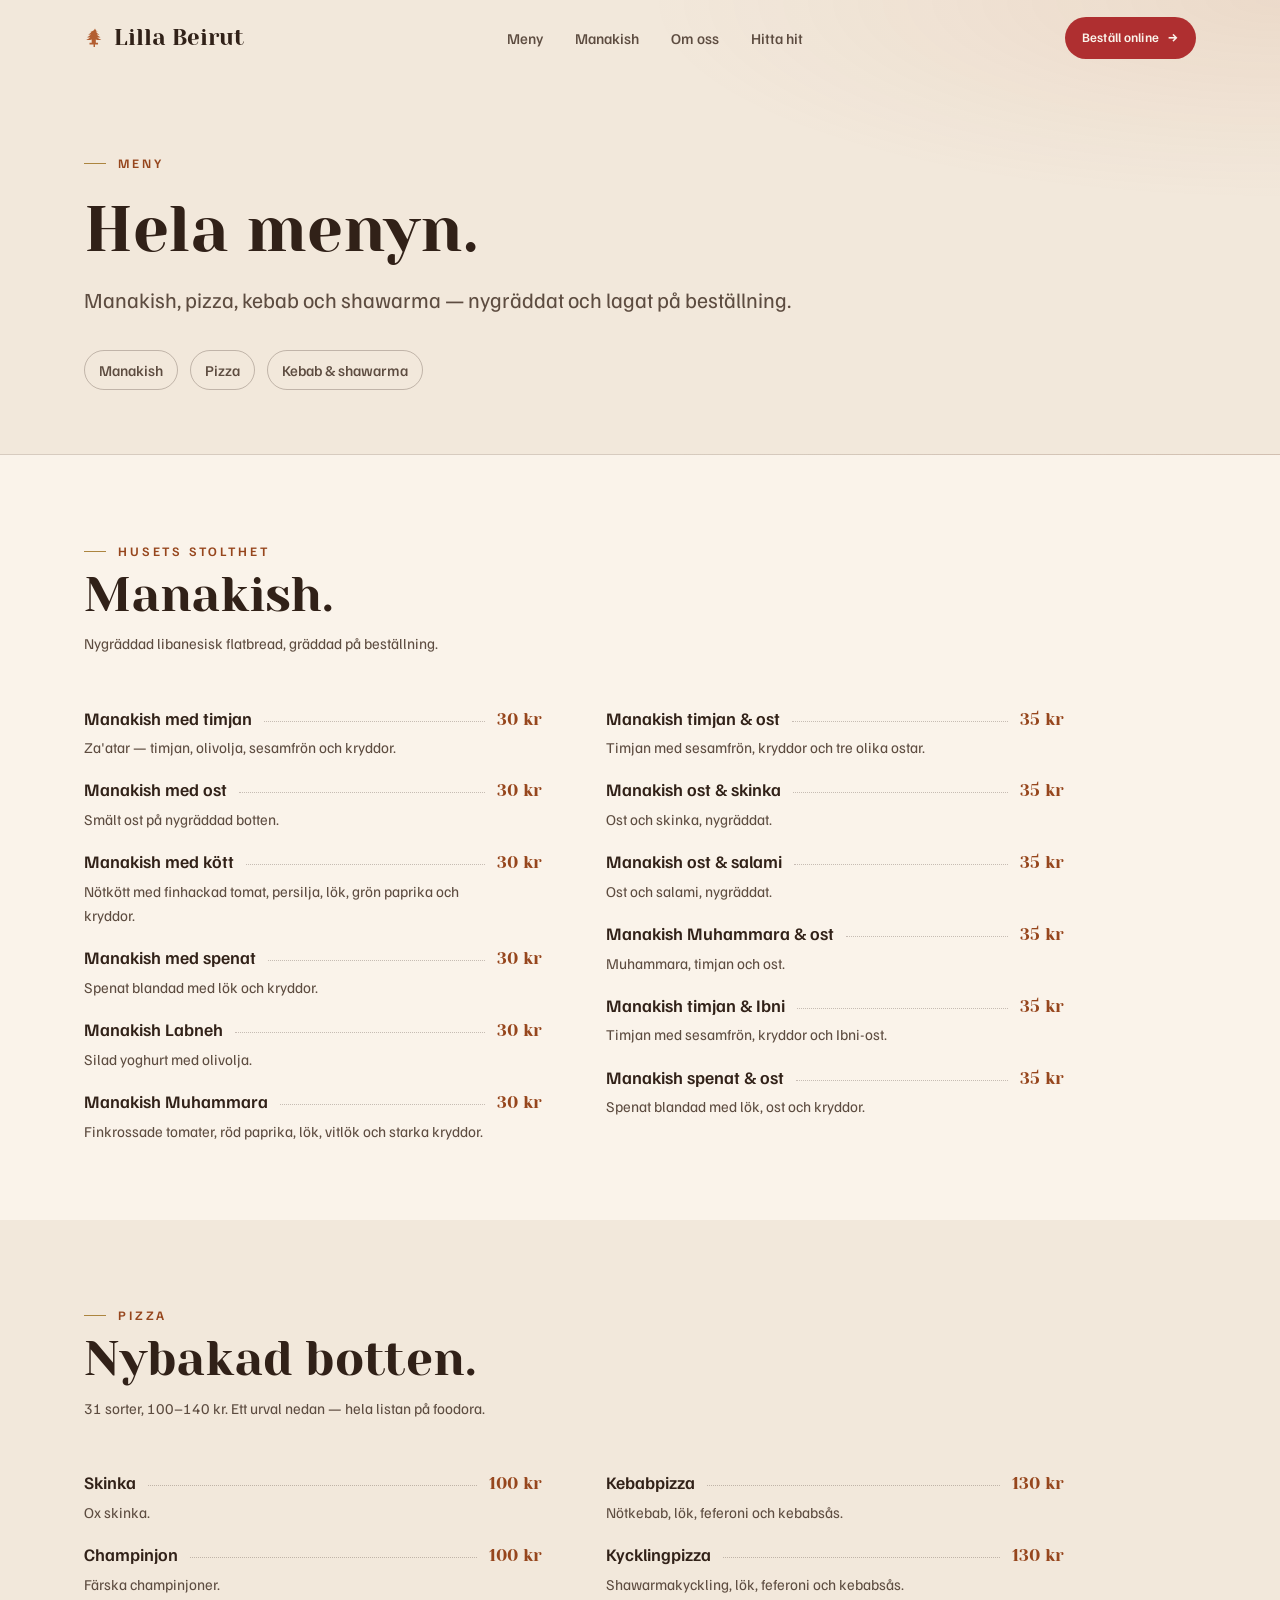
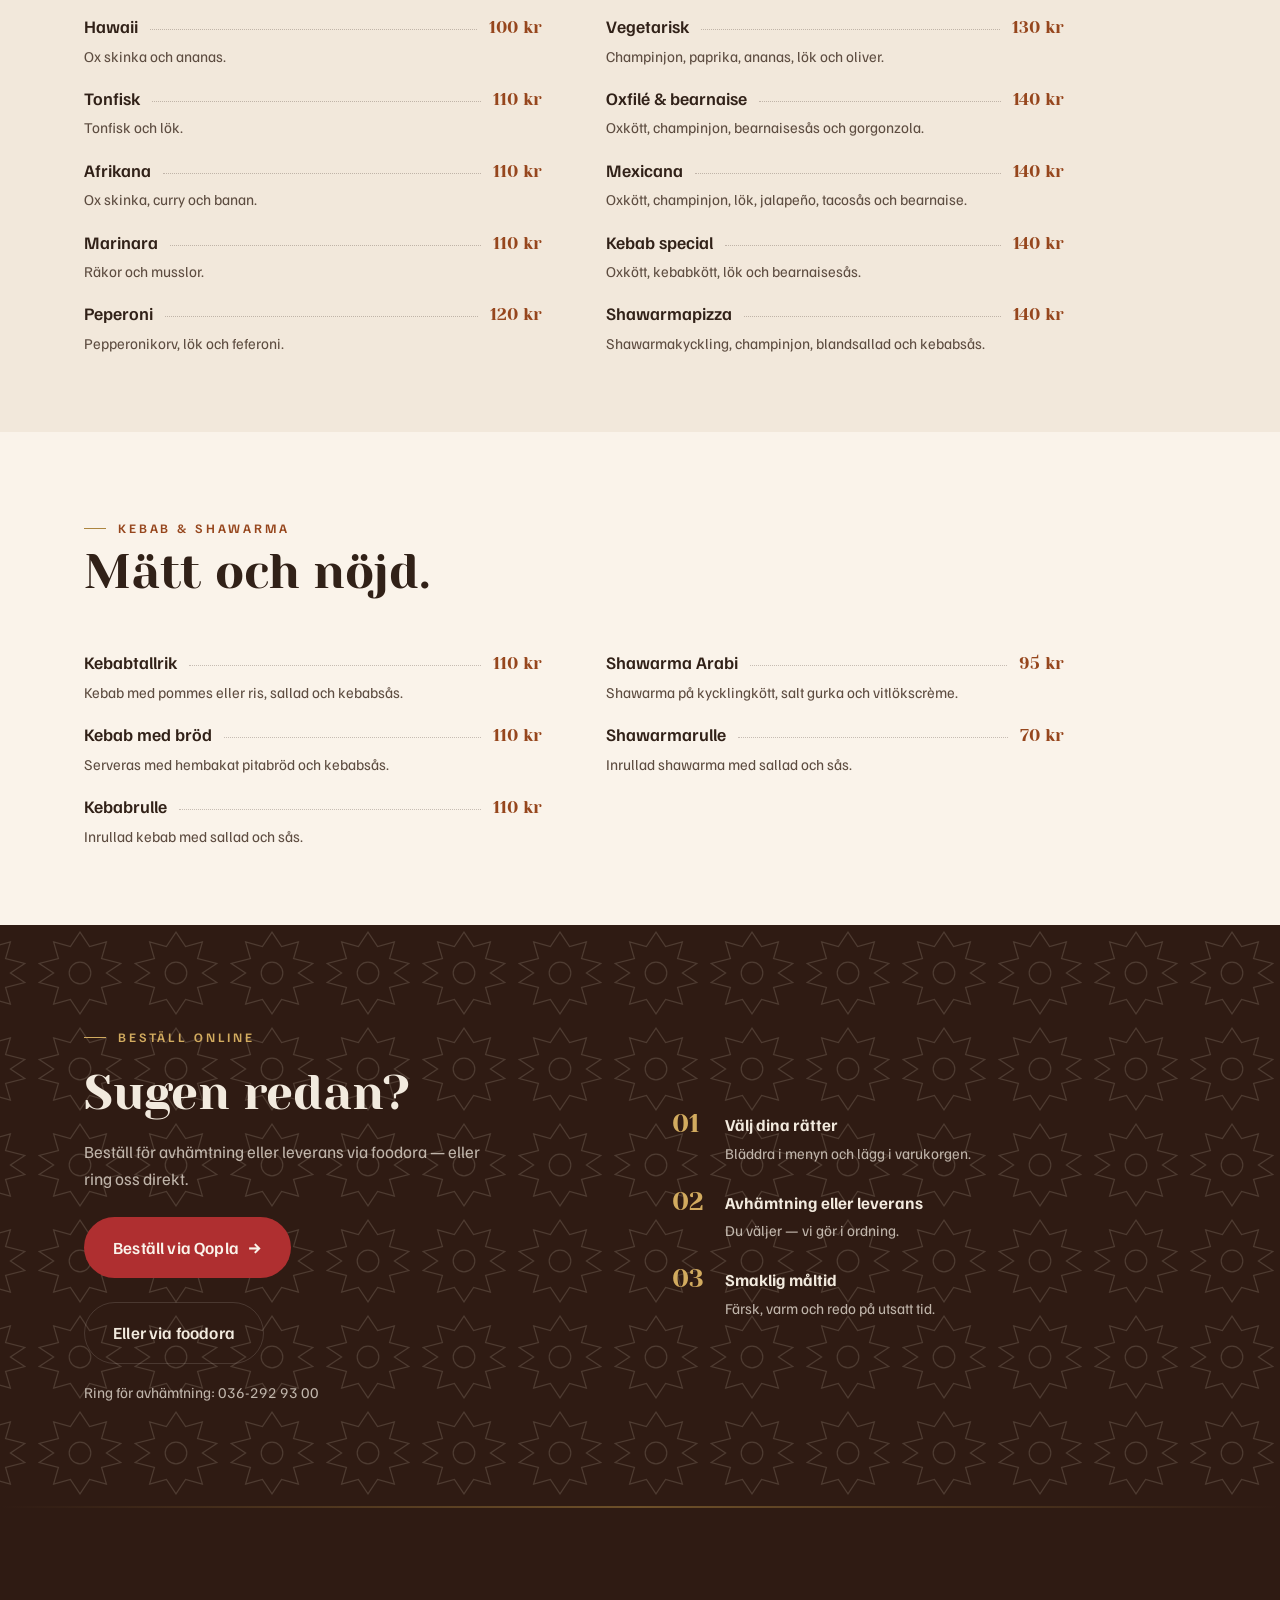
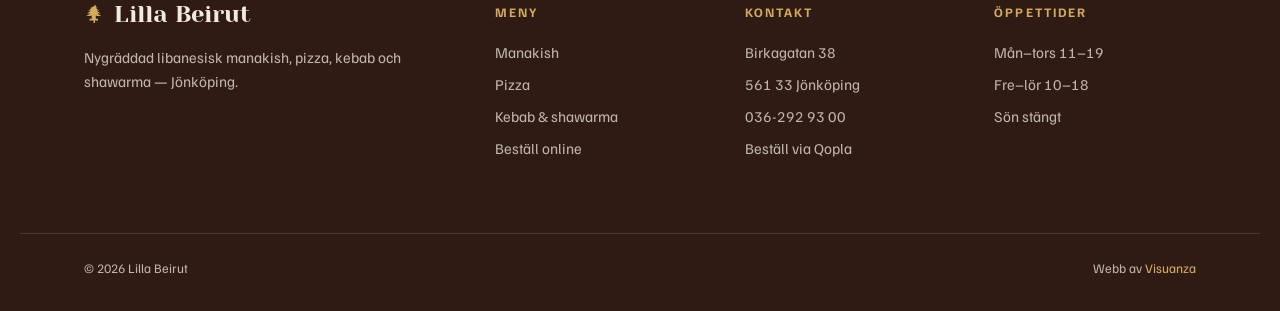
==== commit d8f261c6: "Real menu + manakish focus (Jönköping) - Reorient to actual concept: manakish (12), pizza, kebab & s" ====
--- a/meny.html
+++ b/meny.html
@@ -5,7 +5,7 @@
 <meta name="viewport" content="width=device-width, initial-scale=1">
 
 <title>Meny — Lilla Beirut</title>
-<meta name="description" content="Hela menyn på Lilla Beirut — kalla och varma meze, kolgrill, bröd, efterrätter och dryck. Libanesiskt kök lagat från grunden.">
+<meta name="description" content="Hela menyn på Lilla Beirut i Jönköping — manakish (12 sorter), pizza, kebab och shawarma. Nygräddat och lagat på beställning.">
 <meta name="theme-color" content="#3a2418">
 
 <link rel="canonical" href="https://lillabeirut.se/meny.html">
@@ -37,6 +37,7 @@
     </a>
     <nav class="nav__links" aria-label="Huvudmeny">
       <a href="meny.html" aria-current="page">Meny</a>
+      <a href="index.html#manakish">Manakish</a>
       <a href="index.html#om-oss">Om oss</a>
       <a href="index.html#hitta-hit">Hitta hit</a>
     </nav>
@@ -52,6 +53,7 @@
   </div>
   <nav class="mobnav__links">
     <a href="meny.html" data-close>Meny</a>
+    <a href="index.html#manakish">Manakish</a>
     <a href="index.html#om-oss">Om oss</a>
     <a href="index.html#hitta-hit">Hitta hit</a>
   </nav>
@@ -65,167 +67,111 @@
     <div class="wrap menu-hero__inner reveal">
       <span class="eyebrow">Meny</span>
       <h1>Hela menyn.</h1>
-      <p class="lead">Meze, kolgrill och bröd — allt lagat från grunden. Dela mycket, smaka på allt.</p>
+      <p class="lead">Manakish, pizza, kebab och shawarma — nygräddat och lagat på beställning.</p>
       <nav class="menu-jump" aria-label="Hoppa till kategori">
-        <a href="#kalla">Kalla meze</a>
-        <a href="#varma">Varma meze</a>
-        <a href="#grill">Kolgrillen</a>
-        <a href="#brod">Bröd &amp; tillbehör</a>
-        <a href="#efterratt">Efterrätter</a>
-        <a href="#dryck">Dryck</a>
+        <a href="#manakish">Manakish</a>
+        <a href="#pizza">Pizza</a>
+        <a href="#kebab">Kebab &amp; shawarma</a>
       </nav>
     </div>
   </section>
 
-  <!-- ===== KALLA MEZE ===== -->
-  <section class="section menu-cat" id="kalla">
+  <!-- ===== MANAKISH ===== -->
+  <section class="section menu-cat" id="manakish">
     <div class="wrap">
-      <header class="menu-cat__head reveal"><span class="eyebrow">Kalla meze</span><h2>Att börja med, kallt.</h2></header>
+      <header class="menu-cat__head reveal"><span class="eyebrow">Husets stolthet</span><h2>Manakish.</h2><p class="menu-cat__note">Nygräddad libanesisk flatbread, gräddad på beställning.</p></header>
       <div class="menu-grid reveal reveal--d1">
         <div class="menu-col">
-          <div class="m-item"><span class="m-item__name">Hummus</span><span class="m-item__dot" aria-hidden="true"></span><span class="m-item__price">69 kr</span></div>
-          <p class="m-item__desc">Krämig kikärtsröra med tahini, citron och olivolja.</p>
-          <div class="m-item"><span class="m-item__name">Baba ghanoush</span><span class="m-item__dot" aria-hidden="true"></span><span class="m-item__price">75 kr</span></div>
-          <p class="m-item__desc">Rökig aubergine, tahini och granatäpple.</p>
-          <div class="m-item"><span class="m-item__name">Moutabal</span><span class="m-item__dot" aria-hidden="true"></span><span class="m-item__price">75 kr</span></div>
-          <p class="m-item__desc">Aubergineröra med yoghurt och vitlök.</p>
-          <div class="m-item"><span class="m-item__name">Labneh</span><span class="m-item__dot" aria-hidden="true"></span><span class="m-item__price">69 kr</span></div>
-          <p class="m-item__desc">Silad yoghurt med olivolja och torkad mynta.</p>
-        </div>
-        <div class="menu-col">
-          <div class="m-item"><span class="m-item__name">Tabbouleh</span><span class="m-item__dot" aria-hidden="true"></span><span class="m-item__price">69 kr</span></div>
-          <p class="m-item__desc">Persilja, bulgur, tomat och mynta.</p>
-          <div class="m-item"><span class="m-item__name">Fattoush</span><span class="m-item__dot" aria-hidden="true"></span><span class="m-item__price">75 kr</span></div>
-          <p class="m-item__desc">Krispig sallad med sumak och rostat bröd.</p>
-          <div class="m-item"><span class="m-item__name">Muhammara</span><span class="m-item__dot" aria-hidden="true"></span><span class="m-item__price">75 kr</span></div>
-          <p class="m-item__desc">Röd paprika och valnöt med granatäppelsirap.</p>
-          <div class="m-item"><span class="m-item__name">Vinbladsdolmar</span><span class="m-item__dot" aria-hidden="true"></span><span class="m-item__price">79 kr</span></div>
-          <p class="m-item__desc">Rullade vinblad med ris och örter.</p>
-        </div>
-      </div>
-    </div>
-  </section>
-
-  <!-- ===== VARMA MEZE ===== -->
-  <section class="section surface-2 menu-cat" id="varma">
+          <div class="m-item"><span class="m-item__name">Manakish med timjan</span><span class="m-item__dot" aria-hidden="true"></span><span class="m-item__price">30 kr</span></div>
+          <p class="m-item__desc">Za'atar — timjan, olivolja, sesamfrön och kryddor.</p>
+          <div class="m-item"><span class="m-item__name">Manakish med ost</span><span class="m-item__dot" aria-hidden="true"></span><span class="m-item__price">30 kr</span></div>
+          <p class="m-item__desc">Smält ost på nygräddad botten.</p>
+          <div class="m-item"><span class="m-item__name">Manakish med kött</span><span class="m-item__dot" aria-hidden="true"></span><span class="m-item__price">30 kr</span></div>
+          <p class="m-item__desc">Nötkött med finhackad tomat, persilja, lök, grön paprika och kryddor.</p>
+          <div class="m-item"><span class="m-item__name">Manakish med spenat</span><span class="m-item__dot" aria-hidden="true"></span><span class="m-item__price">30 kr</span></div>
+          <p class="m-item__desc">Spenat blandad med lök och kryddor.</p>
+          <div class="m-item"><span class="m-item__name">Manakish Labneh</span><span class="m-item__dot" aria-hidden="true"></span><span class="m-item__price">30 kr</span></div>
+          <p class="m-item__desc">Silad yoghurt med olivolja.</p>
+          <div class="m-item"><span class="m-item__name">Manakish Muhammara</span><span class="m-item__dot" aria-hidden="true"></span><span class="m-item__price">30 kr</span></div>
+          <p class="m-item__desc">Finkrossade tomater, röd paprika, lök, vitlök och starka kryddor.</p>
+        </div>
+        <div class="menu-col">
+          <div class="m-item"><span class="m-item__name">Manakish timjan &amp; ost</span><span class="m-item__dot" aria-hidden="true"></span><span class="m-item__price">35 kr</span></div>
+          <p class="m-item__desc">Timjan med sesamfrön, kryddor och tre olika ostar.</p>
+          <div class="m-item"><span class="m-item__name">Manakish ost &amp; skinka</span><span class="m-item__dot" aria-hidden="true"></span><span class="m-item__price">35 kr</span></div>
+          <p class="m-item__desc">Ost och skinka, nygräddat.</p>
+          <div class="m-item"><span class="m-item__name">Manakish ost &amp; salami</span><span class="m-item__dot" aria-hidden="true"></span><span class="m-item__price">35 kr</span></div>
+          <p class="m-item__desc">Ost och salami, nygräddat.</p>
+          <div class="m-item"><span class="m-item__name">Manakish Muhammara &amp; ost</span><span class="m-item__dot" aria-hidden="true"></span><span class="m-item__price">35 kr</span></div>
+          <p class="m-item__desc">Muhammara, timjan och ost.</p>
+          <div class="m-item"><span class="m-item__name">Manakish timjan &amp; Ibni</span><span class="m-item__dot" aria-hidden="true"></span><span class="m-item__price">35 kr</span></div>
+          <p class="m-item__desc">Timjan med sesamfrön, kryddor och Ibni-ost.</p>
+          <div class="m-item"><span class="m-item__name">Manakish spenat &amp; ost</span><span class="m-item__dot" aria-hidden="true"></span><span class="m-item__price">35 kr</span></div>
+          <p class="m-item__desc">Spenat blandad med lök, ost och kryddor.</p>
+        </div>
+      </div>
+    </div>
+  </section>
+
+  <!-- ===== PIZZA ===== -->
+  <section class="section surface-2 menu-cat" id="pizza">
     <div class="wrap">
-      <header class="menu-cat__head reveal"><span class="eyebrow">Varma meze</span><h2>Friterat och grillat.</h2></header>
+      <header class="menu-cat__head reveal"><span class="eyebrow">Pizza</span><h2>Nybakad botten.</h2><p class="menu-cat__note">31 sorter, 100–140 kr. Ett urval nedan — hela listan på foodora.</p></header>
       <div class="menu-grid reveal reveal--d1">
         <div class="menu-col">
-          <div class="m-item"><span class="m-item__name">Falafel</span><span class="m-item__dot" aria-hidden="true"></span><span class="m-item__price">79 kr</span></div>
-          <p class="m-item__desc">Krispig falafel från grunden, med tahini.</p>
-          <div class="m-item"><span class="m-item__name">Kibbeh</span><span class="m-item__dot" aria-hidden="true"></span><span class="m-item__price">89 kr</span></div>
-          <p class="m-item__desc">Friterade bulgurkroketter fyllda med kryddat kött.</p>
-          <div class="m-item"><span class="m-item__name">Sambousek</span><span class="m-item__dot" aria-hidden="true"></span><span class="m-item__price">79 kr</span></div>
-          <p class="m-item__desc">Små pirog med ost eller kryddat kött.</p>
-          <div class="m-item"><span class="m-item__name">Rakakat</span><span class="m-item__dot" aria-hidden="true"></span><span class="m-item__price">85 kr</span></div>
-          <p class="m-item__desc">Krispiga ostrullar, friterade.</p>
-        </div>
-        <div class="menu-col">
-          <div class="m-item"><span class="m-item__name">Halloumi</span><span class="m-item__dot" aria-hidden="true"></span><span class="m-item__price">85 kr</span></div>
-          <p class="m-item__desc">Grillad halloumi med honung och timjan.</p>
-          <div class="m-item"><span class="m-item__name">Foul moudammas</span><span class="m-item__dot" aria-hidden="true"></span><span class="m-item__price">75 kr</span></div>
-          <p class="m-item__desc">Bondbönor med vitlök, citron och olivolja.</p>
-          <div class="m-item"><span class="m-item__name">Batata harra</span><span class="m-item__dot" aria-hidden="true"></span><span class="m-item__price">75 kr</span></div>
-          <p class="m-item__desc">Stekt potatis med koriander, vitlök och chili.</p>
-          <div class="m-item"><span class="m-item__name">Makanek</span><span class="m-item__dot" aria-hidden="true"></span><span class="m-item__price">89 kr</span></div>
-          <p class="m-item__desc">Libanesisk korv med granatäpple och citron.</p>
-        </div>
-      </div>
-    </div>
-  </section>
-
-  <!-- ===== KOLGRILLEN ===== -->
-  <section class="section menu-cat" id="grill">
+          <div class="m-item"><span class="m-item__name">Skinka</span><span class="m-item__dot" aria-hidden="true"></span><span class="m-item__price">100 kr</span></div>
+          <p class="m-item__desc">Ox skinka.</p>
+          <div class="m-item"><span class="m-item__name">Champinjon</span><span class="m-item__dot" aria-hidden="true"></span><span class="m-item__price">100 kr</span></div>
+          <p class="m-item__desc">Färska champinjoner.</p>
+          <div class="m-item"><span class="m-item__name">Hawaii</span><span class="m-item__dot" aria-hidden="true"></span><span class="m-item__price">100 kr</span></div>
+          <p class="m-item__desc">Ox skinka och ananas.</p>
+          <div class="m-item"><span class="m-item__name">Tonfisk</span><span class="m-item__dot" aria-hidden="true"></span><span class="m-item__price">110 kr</span></div>
+          <p class="m-item__desc">Tonfisk och lök.</p>
+          <div class="m-item"><span class="m-item__name">Afrikana</span><span class="m-item__dot" aria-hidden="true"></span><span class="m-item__price">110 kr</span></div>
+          <p class="m-item__desc">Ox skinka, curry och banan.</p>
+          <div class="m-item"><span class="m-item__name">Marinara</span><span class="m-item__dot" aria-hidden="true"></span><span class="m-item__price">110 kr</span></div>
+          <p class="m-item__desc">Räkor och musslor.</p>
+          <div class="m-item"><span class="m-item__name">Peperoni</span><span class="m-item__dot" aria-hidden="true"></span><span class="m-item__price">120 kr</span></div>
+          <p class="m-item__desc">Pepperonikorv, lök och feferoni.</p>
+        </div>
+        <div class="menu-col">
+          <div class="m-item"><span class="m-item__name">Kebabpizza</span><span class="m-item__dot" aria-hidden="true"></span><span class="m-item__price">130 kr</span></div>
+          <p class="m-item__desc">Nötkebab, lök, feferoni och kebabsås.</p>
+          <div class="m-item"><span class="m-item__name">Kycklingpizza</span><span class="m-item__dot" aria-hidden="true"></span><span class="m-item__price">130 kr</span></div>
+          <p class="m-item__desc">Shawarmakyckling, lök, feferoni och kebabsås.</p>
+          <div class="m-item"><span class="m-item__name">Vegetarisk</span><span class="m-item__dot" aria-hidden="true"></span><span class="m-item__price">130 kr</span></div>
+          <p class="m-item__desc">Champinjon, paprika, ananas, lök och oliver.</p>
+          <div class="m-item"><span class="m-item__name">Oxfilé &amp; bearnaise</span><span class="m-item__dot" aria-hidden="true"></span><span class="m-item__price">140 kr</span></div>
+          <p class="m-item__desc">Oxkött, champinjon, bearnaisesås och gorgonzola.</p>
+          <div class="m-item"><span class="m-item__name">Mexicana</span><span class="m-item__dot" aria-hidden="true"></span><span class="m-item__price">140 kr</span></div>
+          <p class="m-item__desc">Oxkött, champinjon, lök, jalapeño, tacosås och bearnaise.</p>
+          <div class="m-item"><span class="m-item__name">Kebab special</span><span class="m-item__dot" aria-hidden="true"></span><span class="m-item__price">140 kr</span></div>
+          <p class="m-item__desc">Oxkött, kebabkött, lök och bearnaisesås.</p>
+          <div class="m-item"><span class="m-item__name">Shawarmapizza</span><span class="m-item__dot" aria-hidden="true"></span><span class="m-item__price">140 kr</span></div>
+          <p class="m-item__desc">Shawarmakyckling, champinjon, blandsallad och kebabsås.</p>
+        </div>
+      </div>
+    </div>
+  </section>
+
+  <!-- ===== KEBAB & SHAWARMA ===== -->
+  <section class="section menu-cat" id="kebab">
     <div class="wrap">
-      <header class="menu-cat__head reveal"><span class="eyebrow">Från kolgrillen</span><h2>Huvudrätter.</h2><p class="menu-cat__note">Serveras med ris eller pommes, sallad och vitlökssås.</p></header>
+      <header class="menu-cat__head reveal"><span class="eyebrow">Kebab &amp; shawarma</span><h2>Mätt och nöjd.</h2></header>
       <div class="menu-grid reveal reveal--d1">
         <div class="menu-col">
-          <div class="m-item"><span class="m-item__name">Shish taouk</span><span class="m-item__dot" aria-hidden="true"></span><span class="m-item__price">159 kr</span></div>
-          <p class="m-item__desc">Marinerade kycklingspett från kolgrillen.</p>
-          <div class="m-item"><span class="m-item__name">Kafta</span><span class="m-item__dot" aria-hidden="true"></span><span class="m-item__price">159 kr</span></div>
-          <p class="m-item__desc">Grillad färs med lök, persilja och kryddor.</p>
-          <div class="m-item"><span class="m-item__name">Lammspett</span><span class="m-item__dot" aria-hidden="true"></span><span class="m-item__price">189 kr</span></div>
-          <p class="m-item__desc">Marinerat lamm, långsamt grillat.</p>
-        </div>
-        <div class="menu-col">
-          <div class="m-item"><span class="m-item__name">Shawarma kyckling</span><span class="m-item__dot" aria-hidden="true"></span><span class="m-item__price">129 kr</span></div>
-          <p class="m-item__desc">Marinerad kyckling i bröd med vitlökssås.</p>
-          <div class="m-item"><span class="m-item__name">Shawarma kött</span><span class="m-item__dot" aria-hidden="true"></span><span class="m-item__price">139 kr</span></div>
-          <p class="m-item__desc">Marinerat kött i bröd med tahini och pickles.</p>
-          <div class="m-item"><span class="m-item__name">Blandat grillfat</span><span class="m-item__dot" aria-hidden="true"></span><span class="m-item__price">229 kr</span></div>
-          <p class="m-item__desc">Shish taouk, kafta och lamm — för den hungrige.</p>
-        </div>
-      </div>
-    </div>
-  </section>
-
-  <!-- ===== BRÖD & TILLBEHÖR ===== -->
-  <section class="section surface-2 menu-cat" id="brod">
-    <div class="wrap">
-      <header class="menu-cat__head reveal"><span class="eyebrow">Bröd &amp; tillbehör</span><h2>Det lilla extra.</h2></header>
-      <div class="menu-grid reveal reveal--d1">
-        <div class="menu-col">
-          <div class="m-item"><span class="m-item__name">Libanesiskt bröd</span><span class="m-item__dot" aria-hidden="true"></span><span class="m-item__price">25 kr</span></div>
-          <p class="m-item__desc">Nybakat, varmt från ugnen.</p>
-          <div class="m-item"><span class="m-item__name">Vitlökssås (toum)</span><span class="m-item__dot" aria-hidden="true"></span><span class="m-item__price">20 kr</span></div>
-          <p class="m-item__desc">Luftig och stark — som den ska vara.</p>
-          <div class="m-item"><span class="m-item__name">Ris</span><span class="m-item__dot" aria-hidden="true"></span><span class="m-item__price">35 kr</span></div>
-          <p class="m-item__desc">Med vermicelli och rostad mandel.</p>
-        </div>
-        <div class="menu-col">
-          <div class="m-item"><span class="m-item__name">Pommes</span><span class="m-item__dot" aria-hidden="true"></span><span class="m-item__price">39 kr</span></div>
-          <p class="m-item__desc">Krispiga, med sumak.</p>
-          <div class="m-item"><span class="m-item__name">Pickles</span><span class="m-item__dot" aria-hidden="true"></span><span class="m-item__price">25 kr</span></div>
-          <p class="m-item__desc">Syrade grönsaker och rovor.</p>
-          <div class="m-item"><span class="m-item__name">Oliver</span><span class="m-item__dot" aria-hidden="true"></span><span class="m-item__price">29 kr</span></div>
-          <p class="m-item__desc">Marinerade med citron och timjan.</p>
-        </div>
-      </div>
-    </div>
-  </section>
-
-  <!-- ===== EFTERRÄTTER ===== -->
-  <section class="section menu-cat" id="efterratt">
-    <div class="wrap">
-      <header class="menu-cat__head reveal"><span class="eyebrow">Efterrätter</span><h2>Sött till slut.</h2></header>
-      <div class="menu-grid reveal reveal--d1">
-        <div class="menu-col">
-          <div class="m-item"><span class="m-item__name">Baklava</span><span class="m-item__dot" aria-hidden="true"></span><span class="m-item__price">59 kr</span></div>
-          <p class="m-item__desc">Filodeg med pistage och honungssirap.</p>
-          <div class="m-item"><span class="m-item__name">Knafeh</span><span class="m-item__dot" aria-hidden="true"></span><span class="m-item__price">75 kr</span></div>
-          <p class="m-item__desc">Varm ost- och knafehtråd med sockerlag.</p>
-        </div>
-        <div class="menu-col">
-          <div class="m-item"><span class="m-item__name">Muhalabia</span><span class="m-item__dot" aria-hidden="true"></span><span class="m-item__price">55 kr</span></div>
-          <p class="m-item__desc">Mjölkpudding med rosenvatten och pistage.</p>
-          <div class="m-item"><span class="m-item__name">Dadlar &amp; valnötter</span><span class="m-item__dot" aria-hidden="true"></span><span class="m-item__price">49 kr</span></div>
-          <p class="m-item__desc">Med libanesiskt kaffe.</p>
-        </div>
-      </div>
-    </div>
-  </section>
-
-  <!-- ===== DRYCK ===== -->
-  <section class="section surface-2 menu-cat" id="dryck">
-    <div class="wrap">
-      <header class="menu-cat__head reveal"><span class="eyebrow">Dryck</span><h2>Att skölja ner med.</h2></header>
-      <div class="menu-grid reveal reveal--d1">
-        <div class="menu-col">
-          <div class="m-item"><span class="m-item__name">Ayran</span><span class="m-item__dot" aria-hidden="true"></span><span class="m-item__price">35 kr</span></div>
-          <p class="m-item__desc">Saltad yoghurtdryck.</p>
-          <div class="m-item"><span class="m-item__name">Granatäppeljuice</span><span class="m-item__dot" aria-hidden="true"></span><span class="m-item__price">45 kr</span></div>
-          <p class="m-item__desc">Pressad, syrlig och frisk.</p>
-          <div class="m-item"><span class="m-item__name">Libanesiskt te</span><span class="m-item__dot" aria-hidden="true"></span><span class="m-item__price">35 kr</span></div>
-          <p class="m-item__desc">Med färsk mynta.</p>
-        </div>
-        <div class="menu-col">
-          <div class="m-item"><span class="m-item__name">Libanesiskt kaffe</span><span class="m-item__dot" aria-hidden="true"></span><span class="m-item__price">35 kr</span></div>
-          <p class="m-item__desc">Med kardemumma.</p>
-          <div class="m-item"><span class="m-item__name">Läsk</span><span class="m-item__dot" aria-hidden="true"></span><span class="m-item__price">29 kr</span></div>
-          <p class="m-item__desc">Olika sorter.</p>
-          <div class="m-item"><span class="m-item__name">Vatten</span><span class="m-item__dot" aria-hidden="true"></span><span class="m-item__price">25 kr</span></div>
-          <p class="m-item__desc">Stilla eller kolsyrat.</p>
+          <div class="m-item"><span class="m-item__name">Kebabtallrik</span><span class="m-item__dot" aria-hidden="true"></span><span class="m-item__price">110 kr</span></div>
+          <p class="m-item__desc">Kebab med pommes eller ris, sallad och kebabsås.</p>
+          <div class="m-item"><span class="m-item__name">Kebab med bröd</span><span class="m-item__dot" aria-hidden="true"></span><span class="m-item__price">110 kr</span></div>
+          <p class="m-item__desc">Serveras med hembakat pitabröd och kebabsås.</p>
+          <div class="m-item"><span class="m-item__name">Kebabrulle</span><span class="m-item__dot" aria-hidden="true"></span><span class="m-item__price">110 kr</span></div>
+          <p class="m-item__desc">Inrullad kebab med sallad och sås.</p>
+        </div>
+        <div class="menu-col">
+          <div class="m-item"><span class="m-item__name">Shawarma Arabi</span><span class="m-item__dot" aria-hidden="true"></span><span class="m-item__price">95 kr</span></div>
+          <p class="m-item__desc">Shawarma på kycklingkött, salt gurka och vitlökscrème.</p>
+          <div class="m-item"><span class="m-item__name">Shawarmarulle</span><span class="m-item__dot" aria-hidden="true"></span><span class="m-item__price">70 kr</span></div>
+          <p class="m-item__desc">Inrullad shawarma med sallad och sås.</p>
         </div>
       </div>
     </div>
@@ -237,9 +183,10 @@
       <div class="order__copy reveal">
         <span class="eyebrow">Beställ online</span>
         <h2>Sugen redan?</h2>
-        <p>Beställ för avhämtning eller leverans — enkelt och snabbt.</p>
-        <a class="btn btn--primary btn--lg" href="#" data-qopla>Beställ via Qopla <span class="btn__arrow" aria-hidden="true">→</span></a>
-        <p class="order__note">Onlinebeställning &amp; betalning sköts av Qopla.</p>
+        <p>Beställ för avhämtning eller leverans via foodora — eller ring oss direkt.</p>
+        <a class="btn btn--primary btn--lg" href="https://qopla.com/restaurant/lilla-beirut/qqyY3pXYZp/order" target="_blank" rel="noopener">Beställ via Qopla <span class="btn__arrow" aria-hidden="true">→</span></a>
+        <a class="btn btn--ghost btn--lg" href="https://www.foodora.se/restaurant/jhcm/lilla-beirut" target="_blank" rel="noopener">Eller via foodora</a>
+        <p class="order__note">Ring för avhämtning: <a href="tel:+46362929300">036-292 93 00</a></p>
       </div>
       <ul class="order__steps reveal reveal--d1">
         <li><span class="order__num">01</span><div><strong>Välj dina rätter</strong><p>Bläddra i menyn och lägg i varukorgen.</p></div></li>
@@ -258,39 +205,38 @@
         <svg class="wordmark__cedar" viewBox="0 0 24 24" aria-hidden="true"><path d="M12 1.5c.6 1.7 1.7 2.9 3.1 3.6-.8.1-1.6 0-2.3-.4.9 1.7 2.3 2.9 4 3.6-1 .2-2 .1-2.9-.3 1 1.6 2.5 2.7 4.3 3.3-1.3.3-2.6.2-3.8-.4 1.1 1.5 2.7 2.5 4.5 2.9-2 .7-4.1.6-6-.3v3.7h2.4v1.8H12v2.8h-1.6v-2.8H6v-1.8h2.4v-3.7c-1.9.9-4 1-6 .3 1.8-.4 3.4-1.4 4.5-2.9-1.2.6-2.5.7-3.8.4 1.8-.6 3.3-1.7 4.3-3.3-.9.4-1.9.5-2.9.3 1.7-.7 3.1-1.9 4-3.6-.7.4-1.5.5-2.3.4C10.3 4.4 11.4 3.2 12 1.5Z"/></svg>
         Lilla Beirut
       </span>
-      <p class="footer__tag">Libanesiskt kök lagat från grunden. Meze, kolgrill och nybakat bröd.</p>
+      <p class="footer__tag">Nygräddad libanesisk manakish, pizza, kebab och shawarma — Jönköping.</p>
     </div>
     <div class="footer__col">
       <h4>Meny</h4>
       <ul>
-        <li><a href="#kalla">Kalla meze</a></li>
-        <li><a href="#grill">Kolgrillen</a></li>
-        <li><a href="#efterratt">Efterrätter</a></li>
+        <li><a href="#manakish">Manakish</a></li>
+        <li><a href="#pizza">Pizza</a></li>
+        <li><a href="#kebab">Kebab &amp; shawarma</a></li>
         <li><a href="index.html#bestall">Beställ online</a></li>
       </ul>
     </div>
     <div class="footer__col">
       <h4>Kontakt</h4>
       <ul>
-        <li>Storgatan 12</li>
-        <li>111 22 Stockholm</li>
-        <li><a href="tel:+46812345678">08-123 456 78</a></li>
-        <li><a href="mailto:hej@lillabeirut.se">hej@lillabeirut.se</a></li>
+        <li>Birkagatan 38</li>
+        <li>561 33 Jönköping</li>
+        <li><a href="tel:+46362929300">036-292 93 00</a></li>
+        <li><a href="https://qopla.com/restaurant/lilla-beirut/qqyY3pXYZp/order" target="_blank" rel="noopener">Beställ via Qopla</a></li>
       </ul>
     </div>
     <div class="footer__col">
       <h4>Öppettider</h4>
       <ul>
-        <li>Mån–tors 11–22</li>
-        <li>Fre 11–23</li>
-        <li>Lör 12–23</li>
-        <li>Sön 13–21</li>
+        <li>Mån–tors 11–19</li>
+        <li>Fre–lör 10–18</li>
+        <li>Sön stängt</li>
       </ul>
     </div>
   </div>
   <div class="wrap footer__bottom">
     <span>© <span data-year></span> Lilla Beirut</span>
-    <span class="footer__meta">Onlinebeställning via Qopla · Webb av <a href="https://visuanza.es" target="_blank" rel="noopener">Visuanza</a></span>
+    <span class="footer__meta">Webb av <a href="https://visuanza.es" target="_blank" rel="noopener">Visuanza</a></span>
   </div>
 </footer>
 
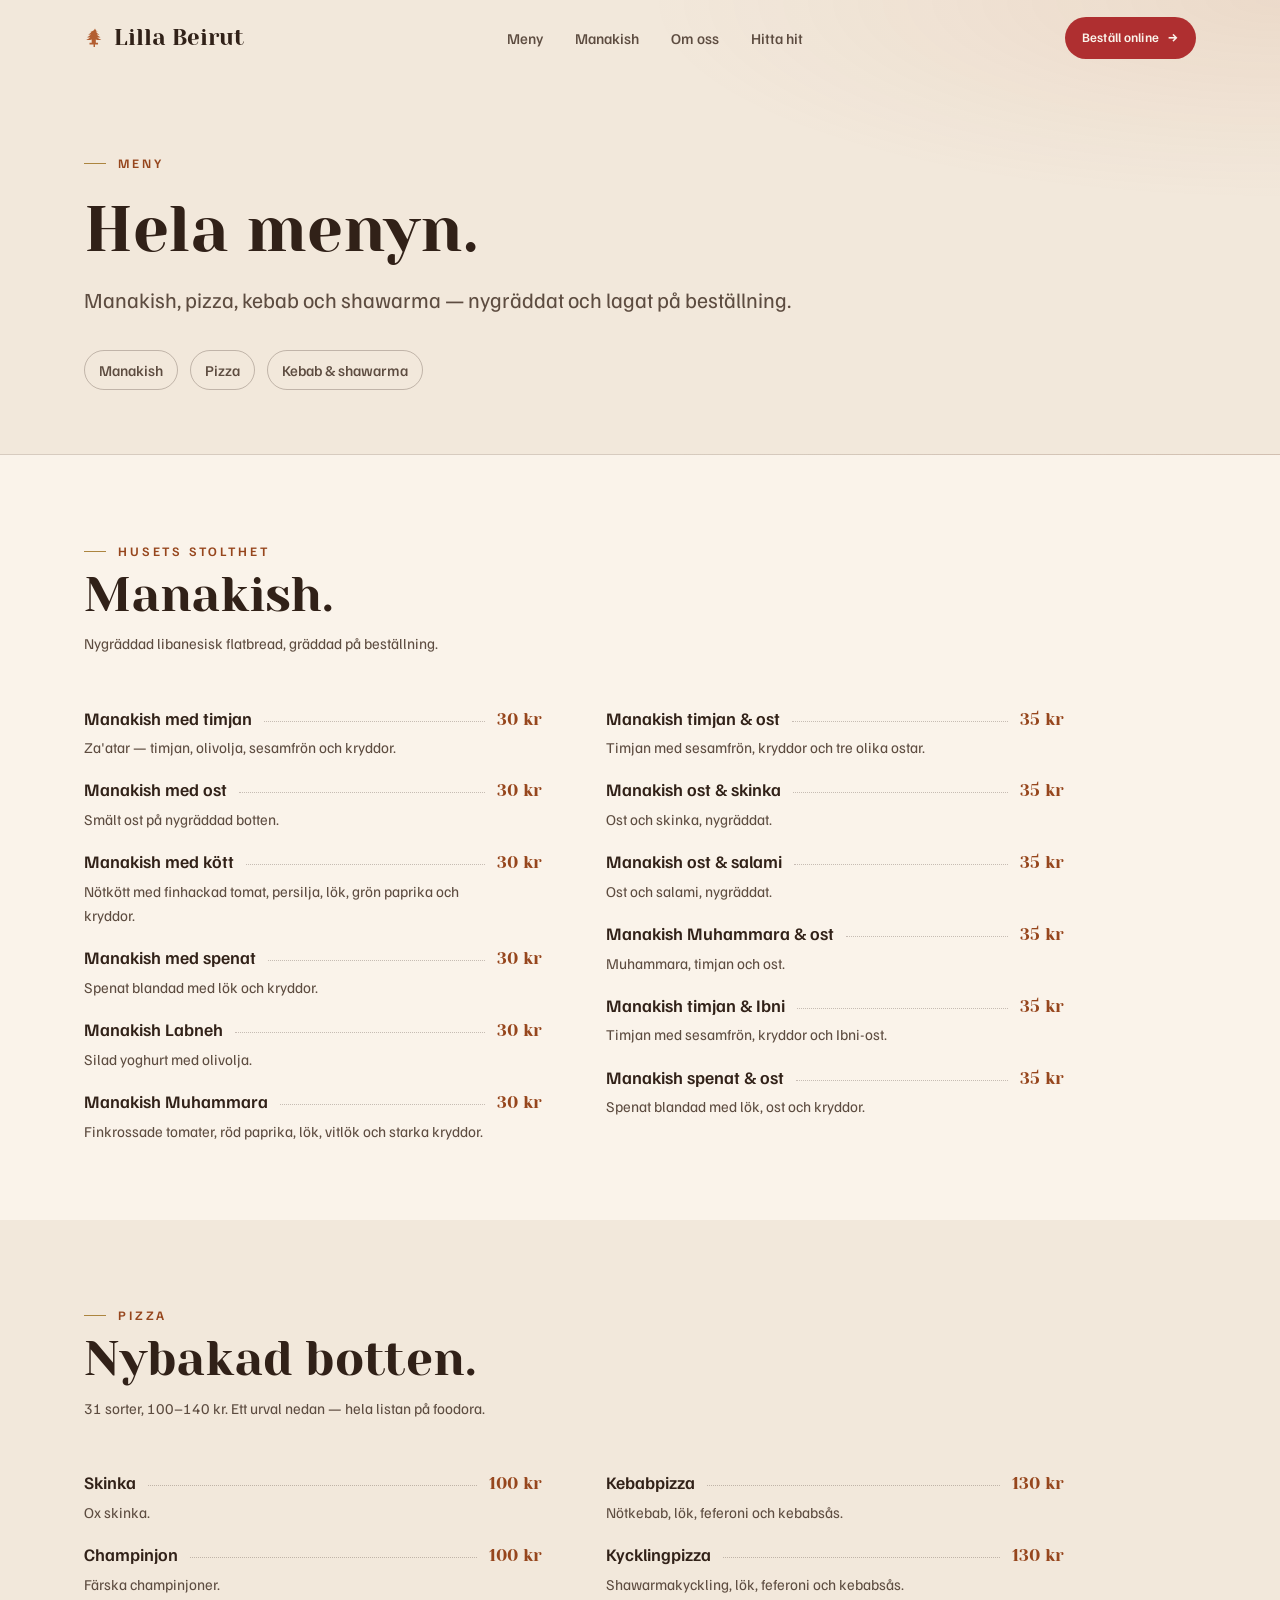
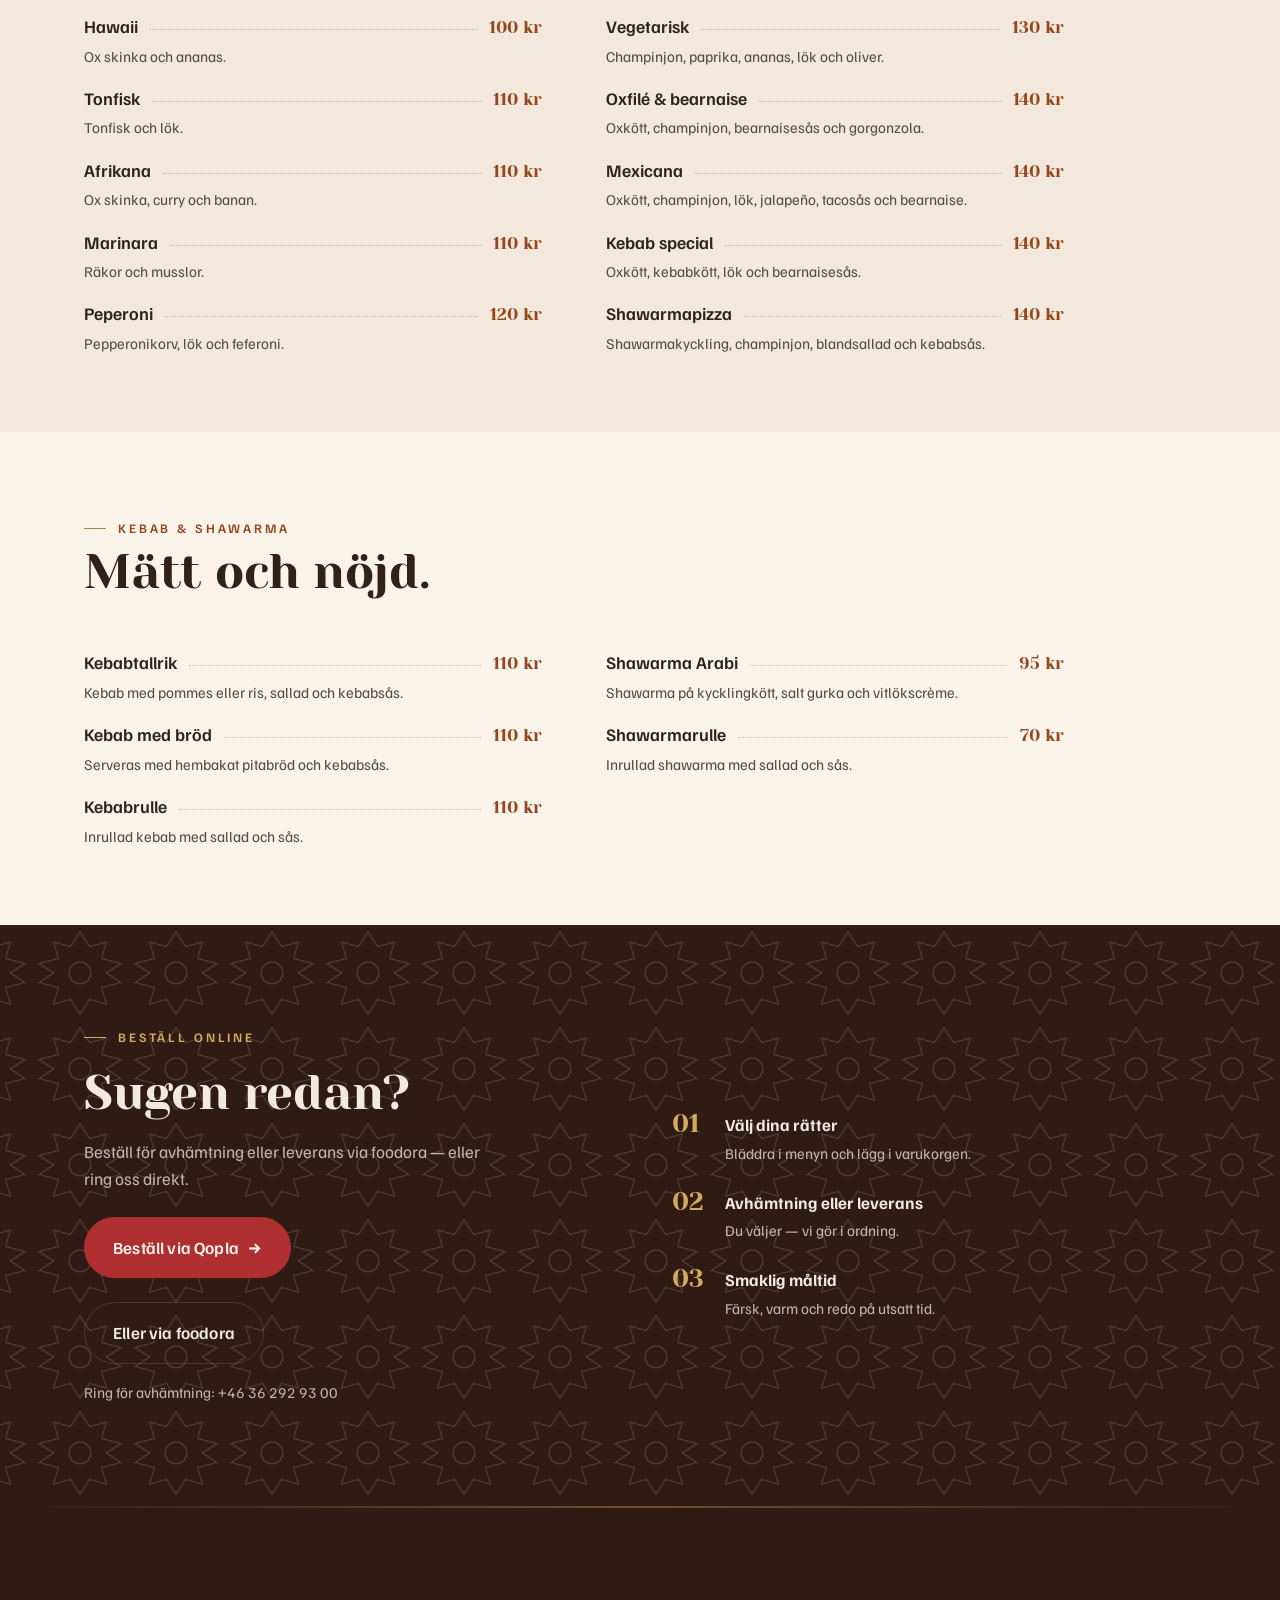
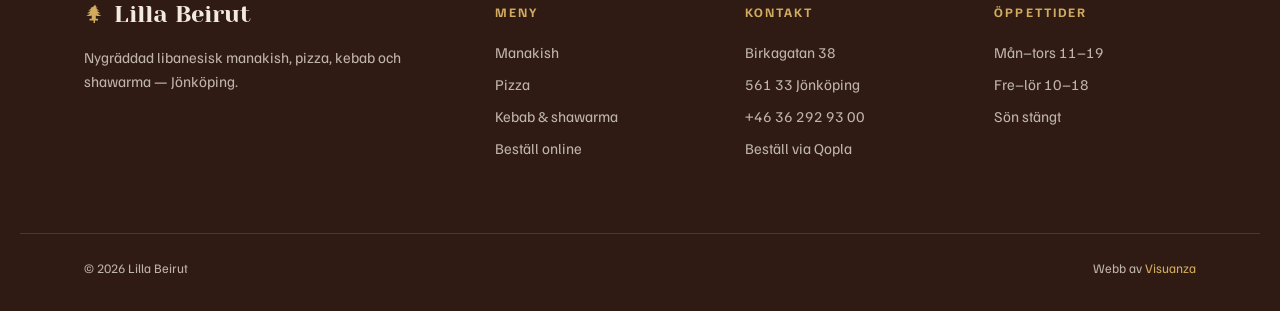
==== commit 55c26b14: "Show phone in +46 international format Co-Authored-By: Claude Opus 4.8 <noreply@anthropic.com>" ====
--- a/meny.html
+++ b/meny.html
@@ -186,7 +186,7 @@
         <p>Beställ för avhämtning eller leverans via foodora — eller ring oss direkt.</p>
         <a class="btn btn--primary btn--lg" href="https://qopla.com/restaurant/lilla-beirut/qqyY3pXYZp/order" target="_blank" rel="noopener">Beställ via Qopla <span class="btn__arrow" aria-hidden="true">→</span></a>
         <a class="btn btn--ghost btn--lg" href="https://www.foodora.se/restaurant/jhcm/lilla-beirut" target="_blank" rel="noopener">Eller via foodora</a>
-        <p class="order__note">Ring för avhämtning: <a href="tel:+46362929300">036-292 93 00</a></p>
+        <p class="order__note">Ring för avhämtning: <a href="tel:+46362929300">+46 36 292 93 00</a></p>
       </div>
       <ul class="order__steps reveal reveal--d1">
         <li><span class="order__num">01</span><div><strong>Välj dina rätter</strong><p>Bläddra i menyn och lägg i varukorgen.</p></div></li>
@@ -221,7 +221,7 @@
       <ul>
         <li>Birkagatan 38</li>
         <li>561 33 Jönköping</li>
-        <li><a href="tel:+46362929300">036-292 93 00</a></li>
+        <li><a href="tel:+46362929300">+46 36 292 93 00</a></li>
         <li><a href="https://qopla.com/restaurant/lilla-beirut/qqyY3pXYZp/order" target="_blank" rel="noopener">Beställ via Qopla</a></li>
       </ul>
     </div>
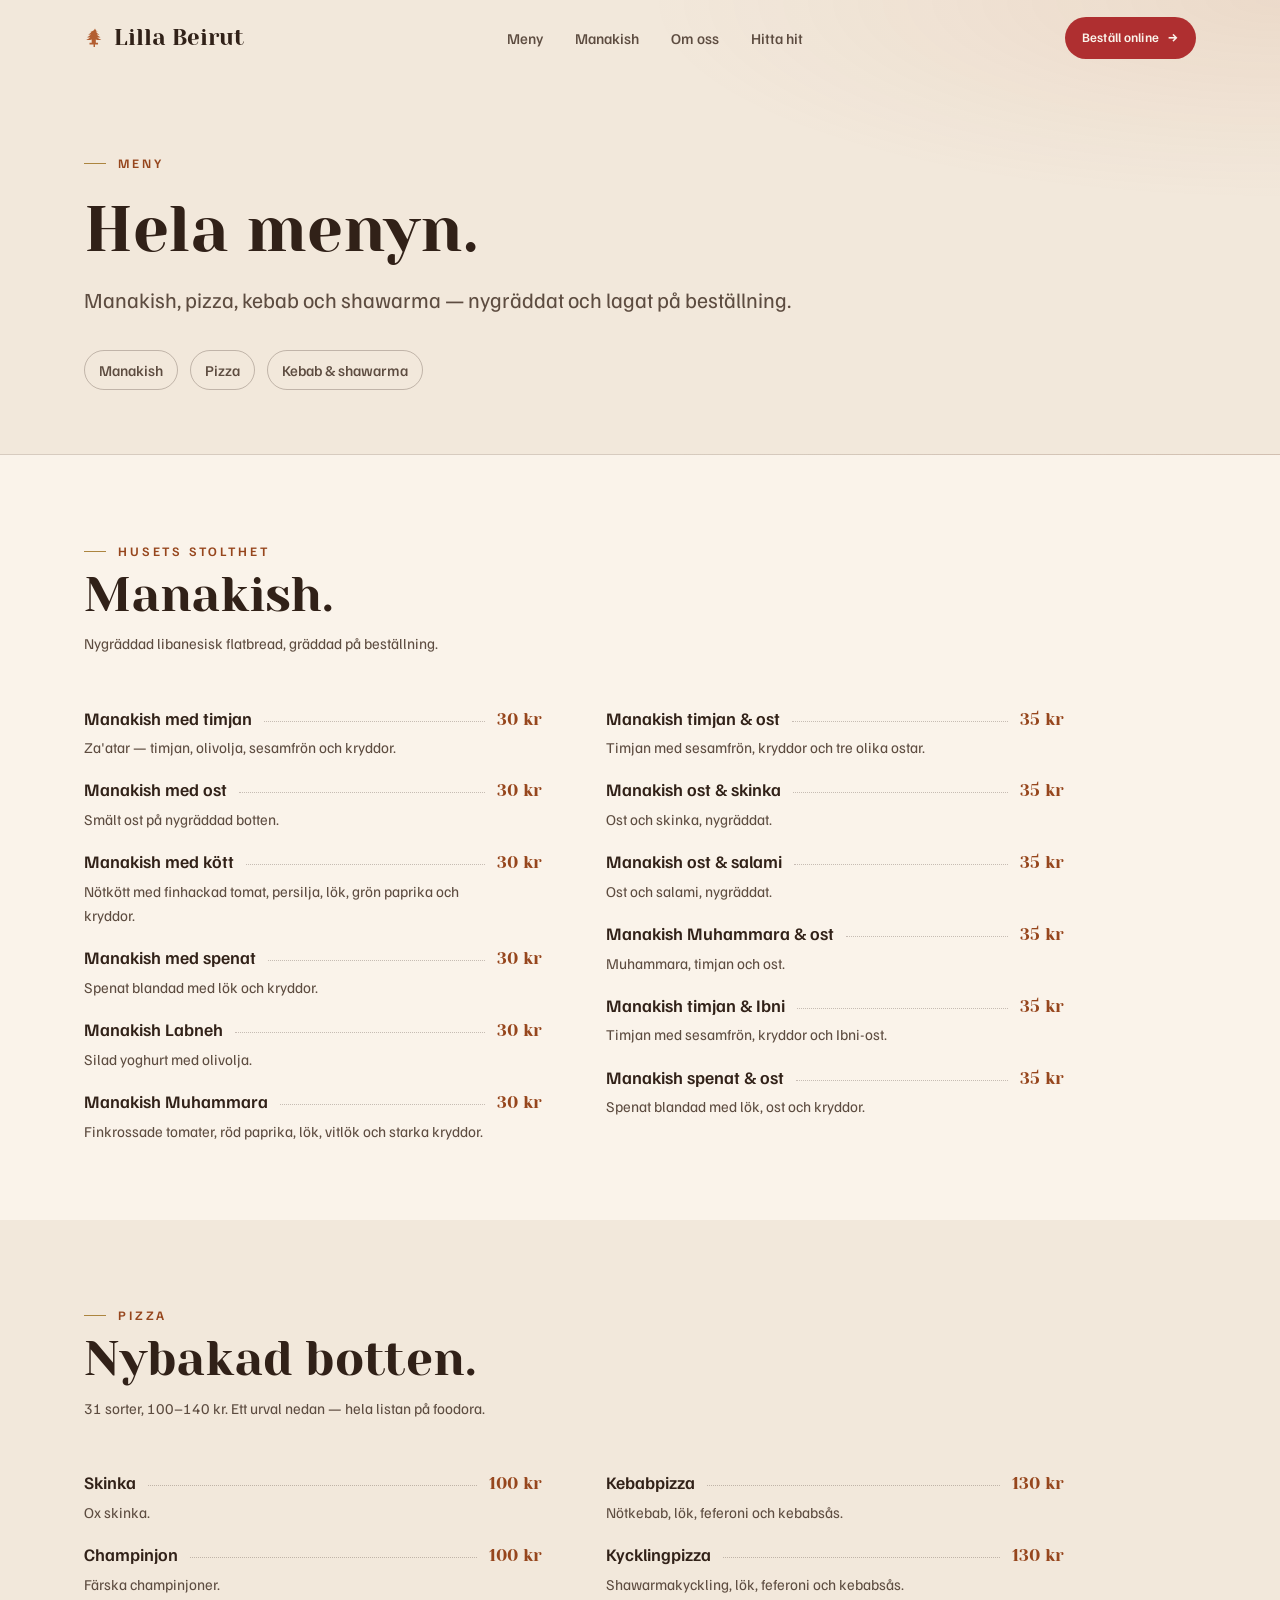
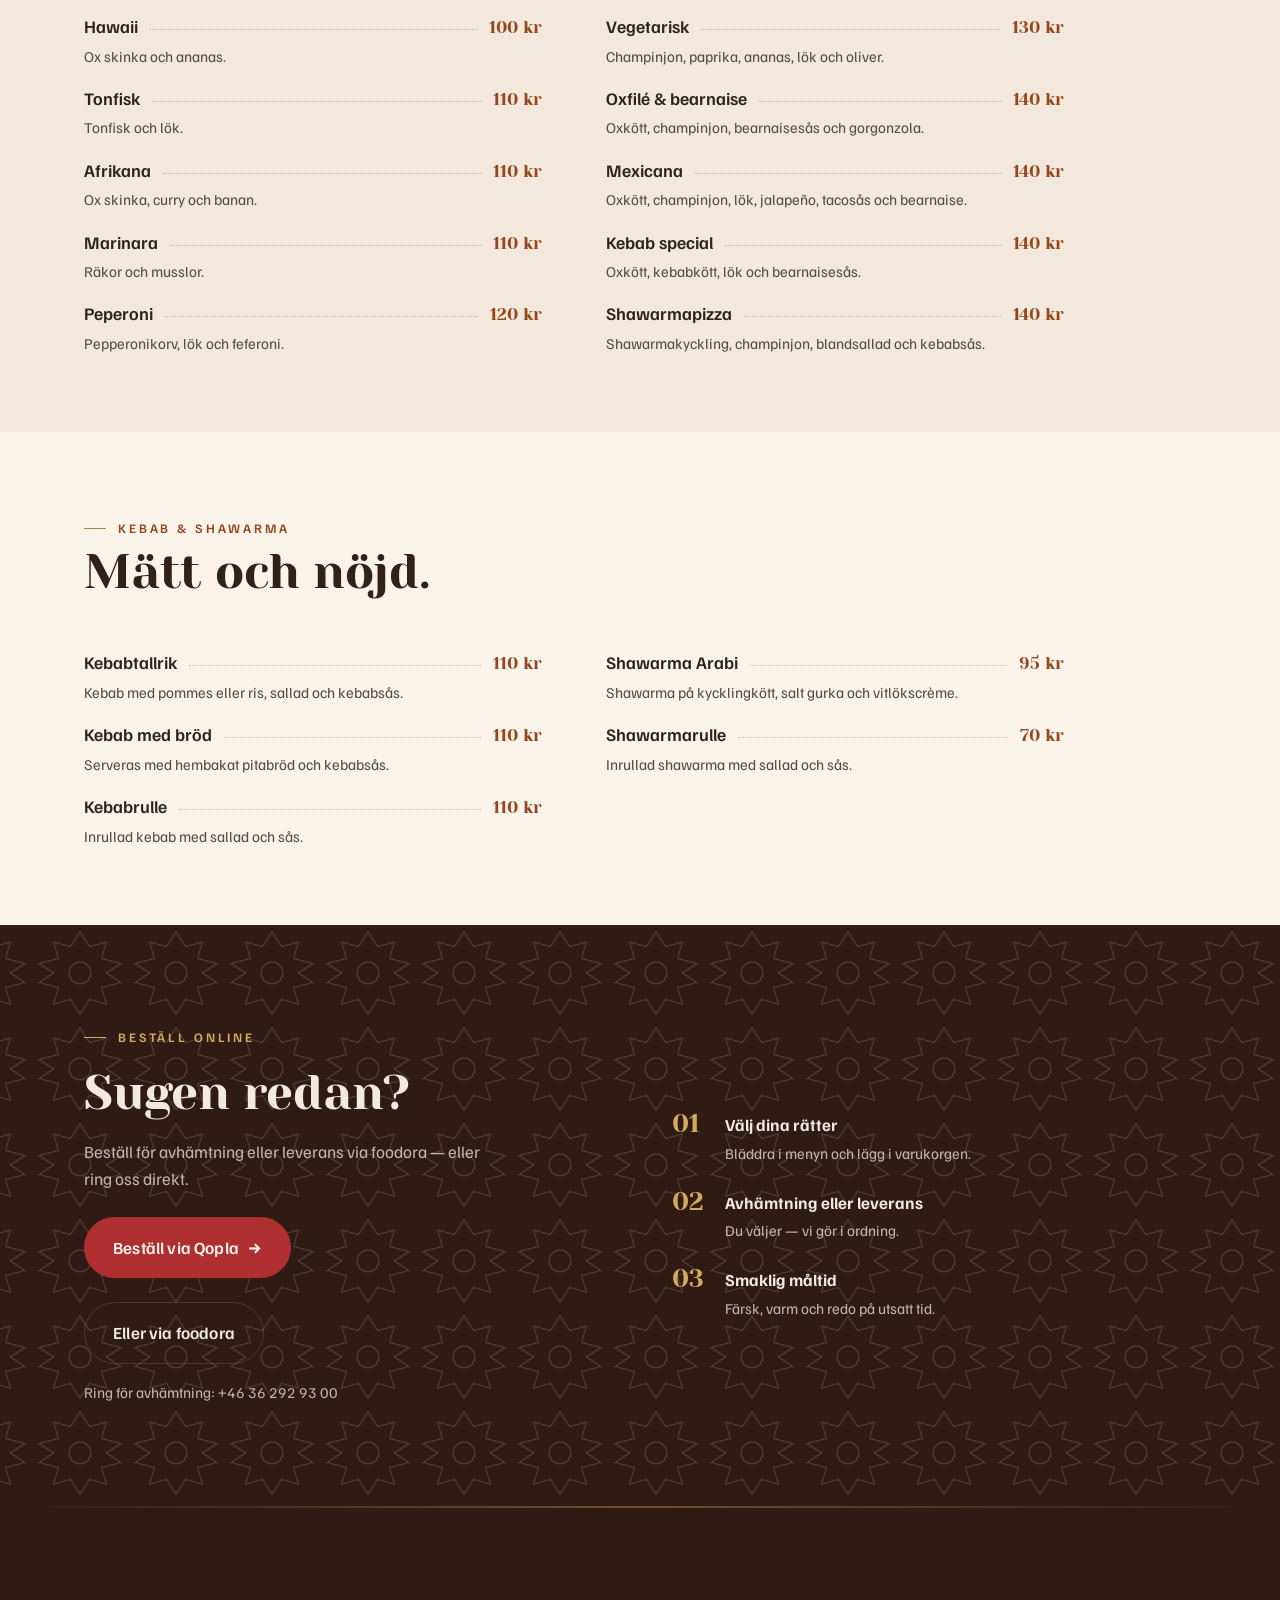
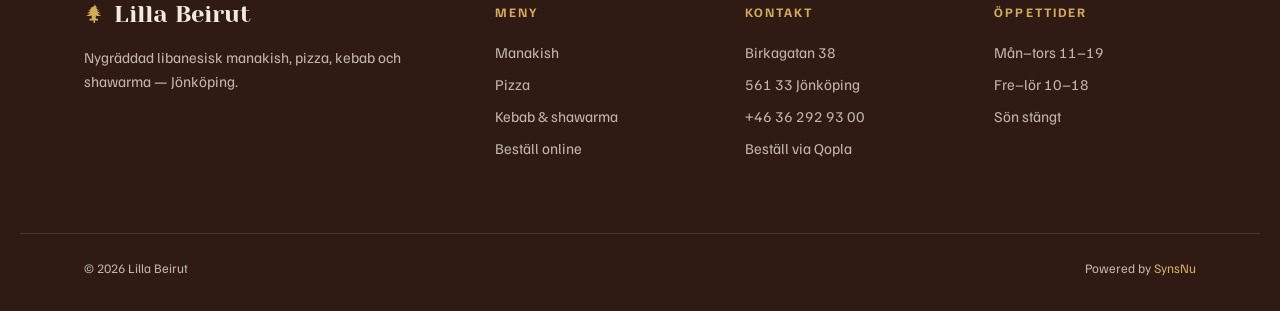
==== commit 41c51467: "Footer: credit SynsNu (synsnumedia.se), not Visuanza Swedish site — should credit the Sweden branch," ====
--- a/meny.html
+++ b/meny.html
@@ -236,7 +236,7 @@
   </div>
   <div class="wrap footer__bottom">
     <span>© <span data-year></span> Lilla Beirut</span>
-    <span class="footer__meta">Webb av <a href="https://visuanza.es" target="_blank" rel="noopener">Visuanza</a></span>
+    <span class="footer__meta">Powered by <a href="https://www.synsnumedia.se/" target="_blank" rel="noopener">SynsNu</a></span>
   </div>
 </footer>
 
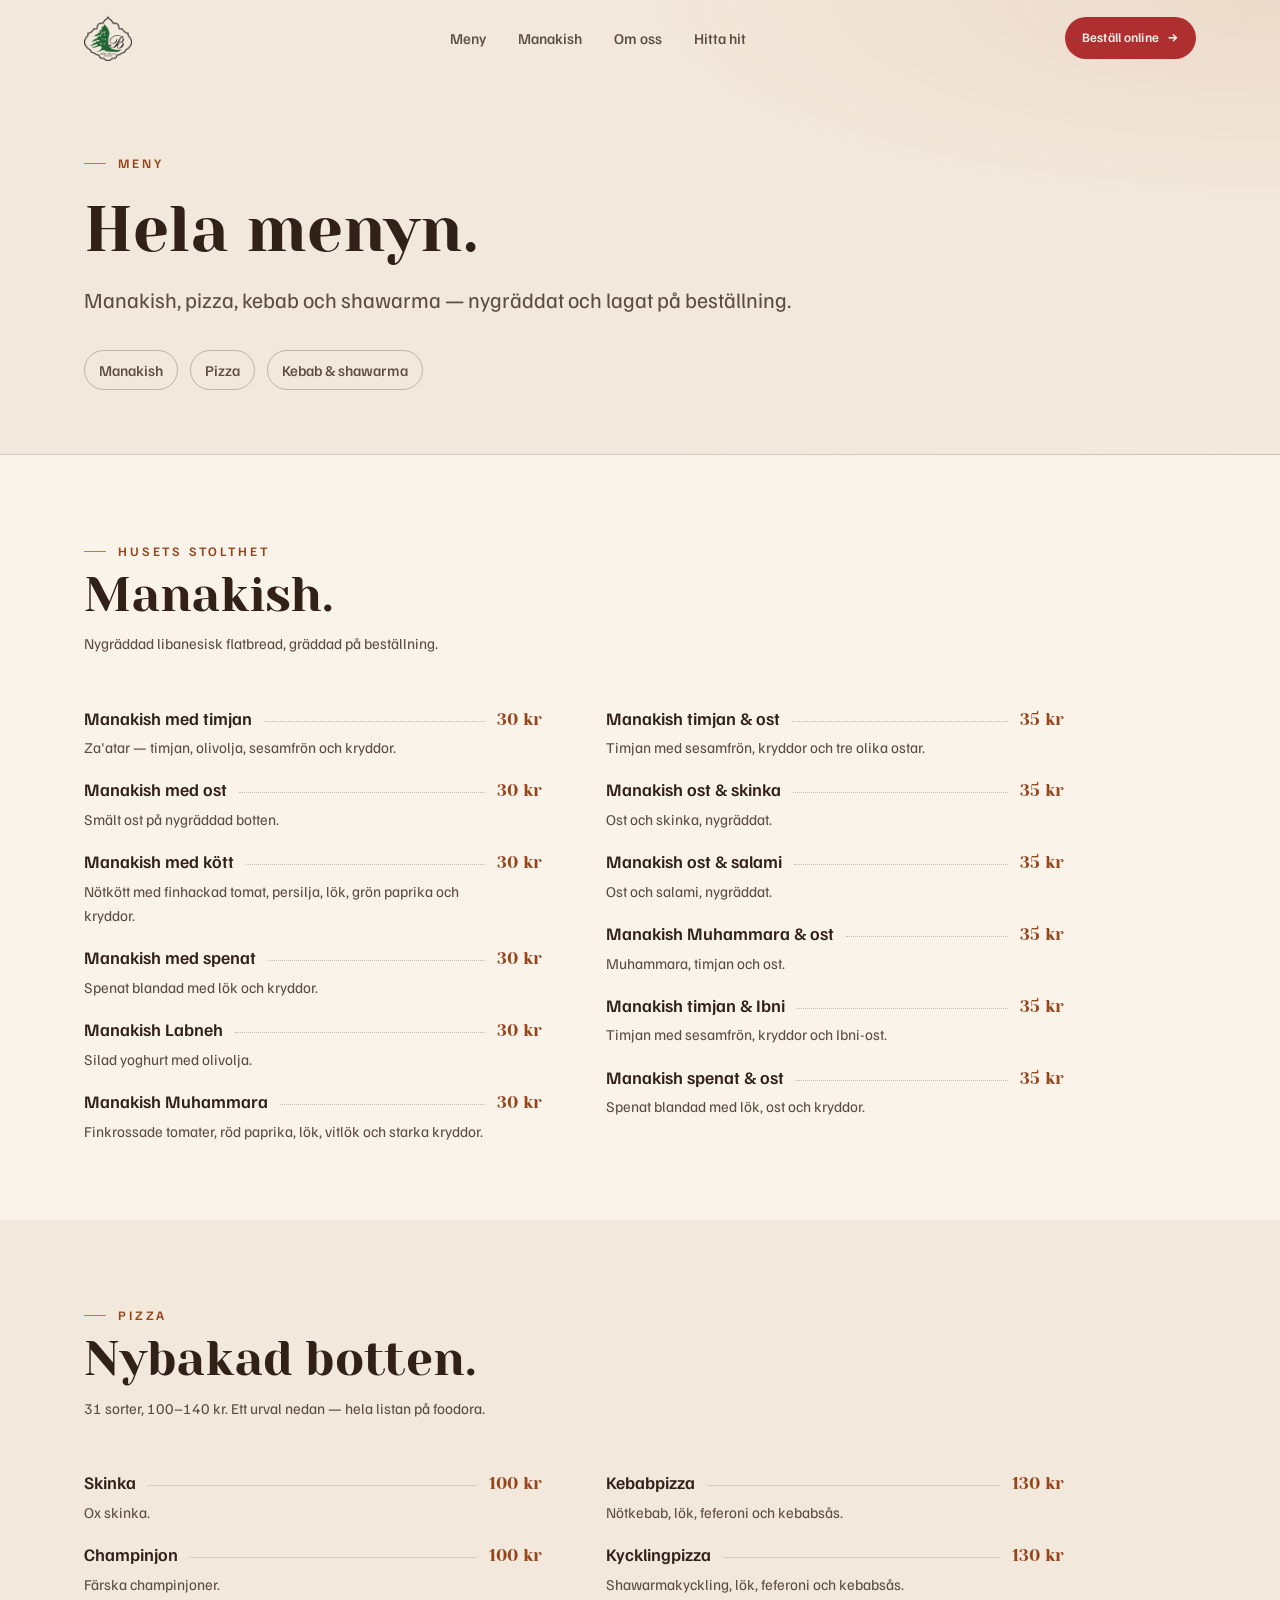
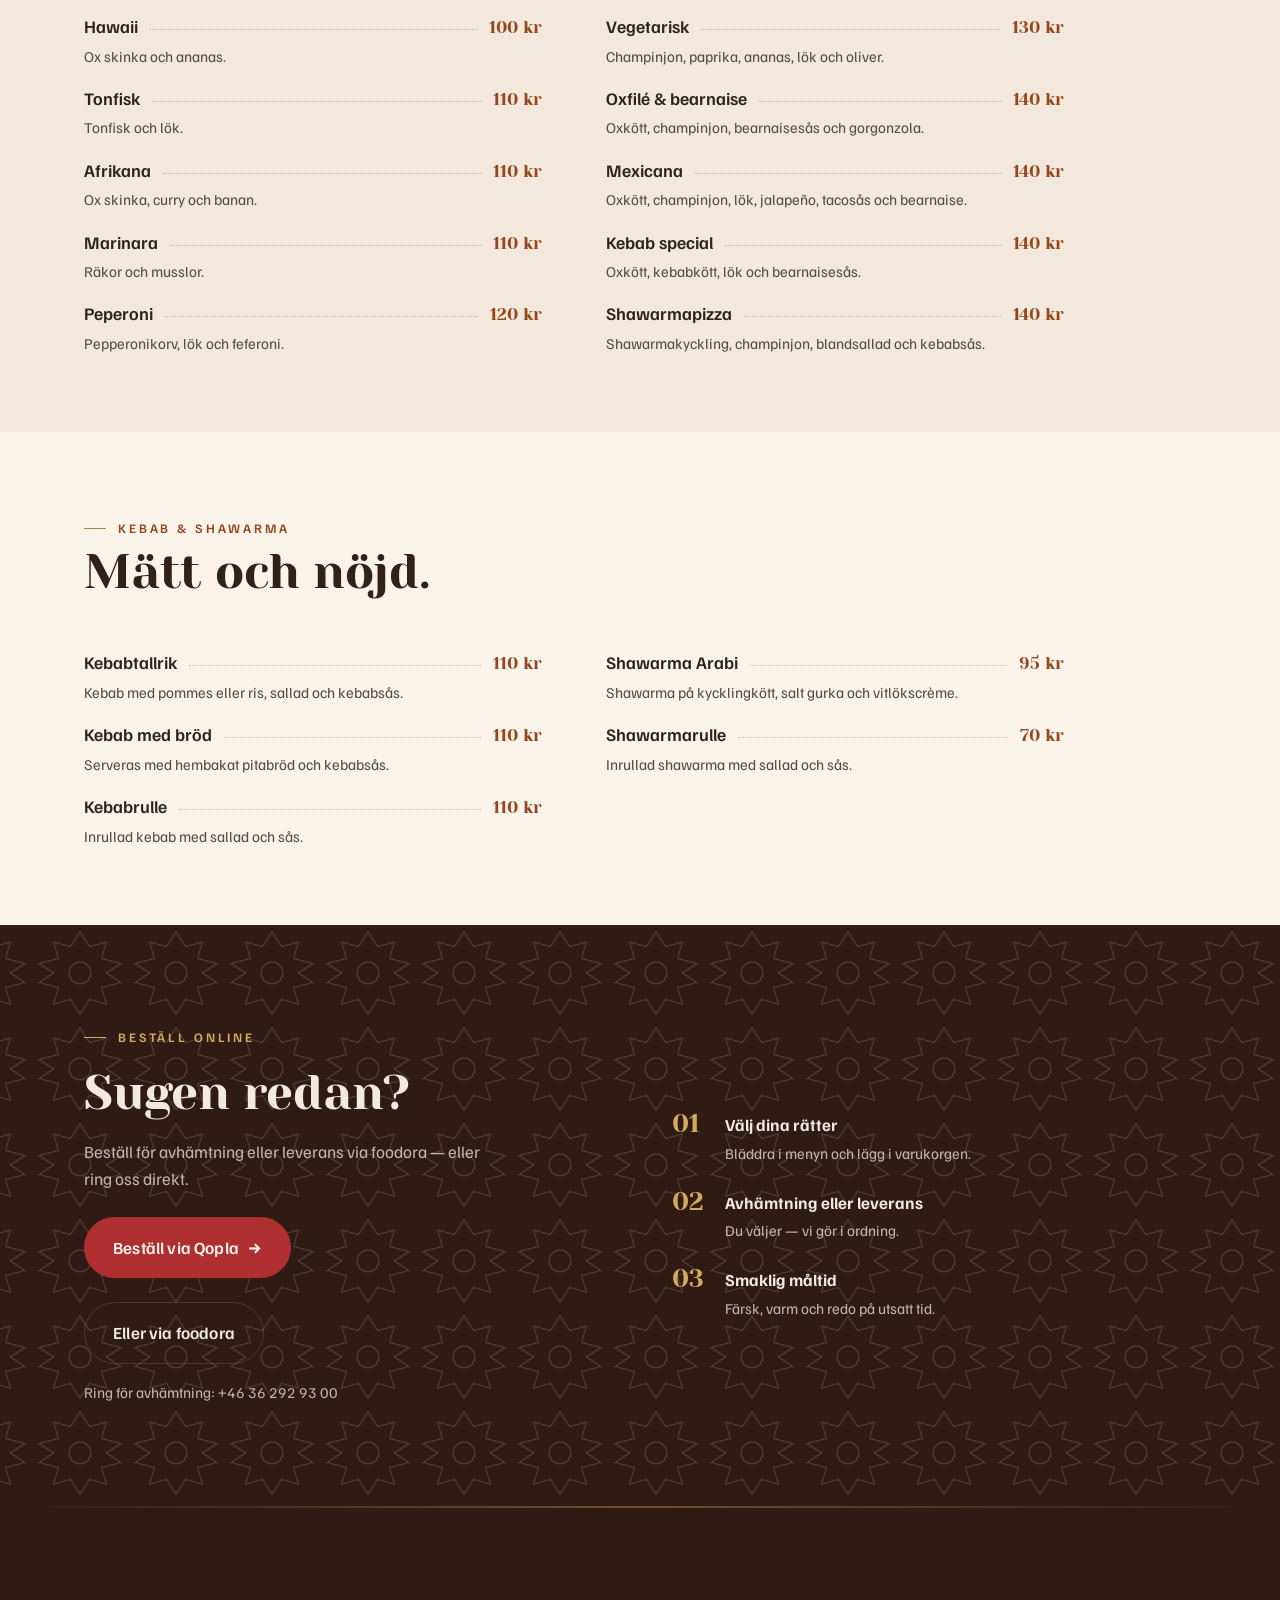
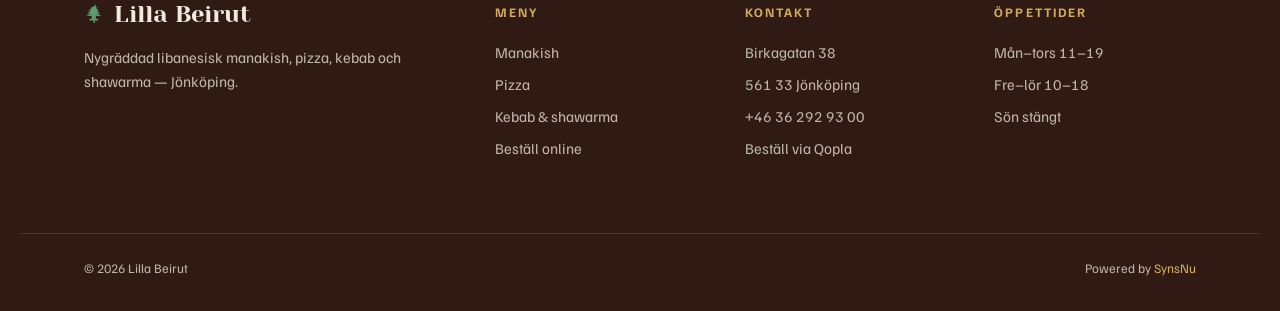
==== commit ac54f7af: "Lägg in Lilla Beiruts riktiga logga + matcha cedergrön exakt (Sagas önskemål) - Ägarens logga (ceder" ====
--- a/meny.html
+++ b/meny.html
@@ -8,12 +8,13 @@
 <meta name="description" content="Hela menyn på Lilla Beirut i Jönköping — manakish (12 sorter), pizza, kebab och shawarma. Nygräddat och lagat på beställning.">
 <meta name="theme-color" content="#3a2418">
 
-<link rel="canonical" href="https://lillabeirut.se/meny.html">
+<link rel="canonical" href="https://lillabeirut.com/meny.html">
 <meta property="og:title" content="Meny — Lilla Beirut">
 <meta property="og:type" content="website">
 <meta property="og:locale" content="sv_SE">
 
-<link rel="icon" type="image/svg+xml" href="assets/icons/favicon.svg">
+<link rel="icon" type="image/png" sizes="32x32" href="assets/favicon-32.png">
+<link rel="apple-touch-icon" href="assets/favicon-512.png">
 
 <link rel="preconnect" href="https://fonts.googleapis.com">
 <link rel="preconnect" href="https://fonts.gstatic.com" crossorigin>
@@ -31,17 +32,14 @@
 
 <header class="nav is-scrolled" id="nav">
   <div class="nav__inner wrap">
-    <a class="wordmark" href="index.html" aria-label="Lilla Beirut — startsida">
-      <svg class="wordmark__cedar" viewBox="0 0 24 24" aria-hidden="true"><path d="M12 1.5c.6 1.7 1.7 2.9 3.1 3.6-.8.1-1.6 0-2.3-.4.9 1.7 2.3 2.9 4 3.6-1 .2-2 .1-2.9-.3 1 1.6 2.5 2.7 4.3 3.3-1.3.3-2.6.2-3.8-.4 1.1 1.5 2.7 2.5 4.5 2.9-2 .7-4.1.6-6-.3v3.7h2.4v1.8H12v2.8h-1.6v-2.8H6v-1.8h2.4v-3.7c-1.9.9-4 1-6 .3 1.8-.4 3.4-1.4 4.5-2.9-1.2.6-2.5.7-3.8.4 1.8-.6 3.3-1.7 4.3-3.3-.9.4-1.9.5-2.9.3 1.7-.7 3.1-1.9 4-3.6-.7.4-1.5.5-2.3.4C10.3 4.4 11.4 3.2 12 1.5Z"/></svg>
-      <span>Lilla Beirut</span>
-    </a>
+    <a class="wordmark" href="index.html" aria-label="Lilla Beirut — startsida"><img class="wordmark__logo" src="assets/lilla-beirut-logo-transparent.png" alt="Lilla Beirut Bakery" width="150" height="107"></a>
     <nav class="nav__links" aria-label="Huvudmeny">
       <a href="meny.html" aria-current="page">Meny</a>
       <a href="index.html#manakish">Manakish</a>
       <a href="index.html#om-oss">Om oss</a>
       <a href="index.html#hitta-hit">Hitta hit</a>
     </nav>
-    <a class="btn btn--primary btn--sm nav__cta" href="index.html#bestall">Beställ online <span class="btn__arrow" aria-hidden="true">→</span></a>
+    <a class="btn btn--primary btn--sm nav__cta" href="https://qopla.com/restaurant/lilla-beirut/qqyY3pXYZp/order" target="_blank" rel="noopener">Beställ online <span class="btn__arrow" aria-hidden="true">→</span></a>
     <button class="nav__burger" id="burger" aria-label="Öppna meny" aria-expanded="false" aria-controls="mobnav"><span></span></button>
   </div>
 </header>
@@ -57,7 +55,7 @@
     <a href="index.html#om-oss">Om oss</a>
     <a href="index.html#hitta-hit">Hitta hit</a>
   </nav>
-  <a class="btn btn--primary mobnav__cta" href="index.html#bestall" data-close>Beställ online <span class="btn__arrow" aria-hidden="true">→</span></a>
+  <a class="btn btn--primary mobnav__cta" href="https://qopla.com/restaurant/lilla-beirut/qqyY3pXYZp/order" target="_blank" rel="noopener" data-close>Beställ online <span class="btn__arrow" aria-hidden="true">→</span></a>
 </div>
 
 <main id="main">
@@ -213,7 +211,7 @@
         <li><a href="#manakish">Manakish</a></li>
         <li><a href="#pizza">Pizza</a></li>
         <li><a href="#kebab">Kebab &amp; shawarma</a></li>
-        <li><a href="index.html#bestall">Beställ online</a></li>
+        <li><a href="https://qopla.com/restaurant/lilla-beirut/qqyY3pXYZp/order" target="_blank" rel="noopener">Beställ online</a></li>
       </ul>
     </div>
     <div class="footer__col">
--- a/styles/tokens.css
+++ b/styles/tokens.css
@@ -22,8 +22,9 @@
   --pom-deep:    oklch(0.430 0.150 25);   /* pomegranate hover */
   --clay:        oklch(0.575 0.125 47);   /* terracotta — secondary warm */
   --clay-deep:   oklch(0.490 0.120 45);
-  --olive:       oklch(0.520 0.070 130);  /* cedar / Levantine green */
-  --olive-deep:  oklch(0.430 0.060 130);
+  --olive:       #206634;                  /* cedar green — EXAKT ur Lilla Beirut-loggan */
+  --olive-deep:  #184F28;                  /* mörkare cedergrön (hover) */
+  --olive-light: #5C9B6E;                  /* ljus cedergrön för mörk bg */
   --gold:        oklch(0.760 0.105 82);   /* gold — fine hairline accent */
   --gold-deep:   oklch(0.640 0.100 80);
 
--- a/styles/components.css
+++ b/styles/components.css
@@ -13,9 +13,11 @@
   color: var(--ink);
   white-space: nowrap;
 }
-.wordmark__cedar { width: 22px; height: 22px; fill: var(--clay); flex: none; }
+.wordmark__cedar { width: 22px; height: 22px; fill: var(--olive); flex: none; }
+.wordmark__logo { height: 46px; width: auto; display: block; }
+.footer__logo { height: 64px; width: auto; display: block; background: #fff; padding: 6px 10px; border-radius: 10px; }
 .wordmark--on-dark { color: var(--on-dark); font-size: 1.5rem; }
-.wordmark--on-dark .wordmark__cedar { fill: var(--gold); }
+.wordmark--on-dark .wordmark__cedar { fill: var(--olive-light); }
 
 /* ---------- Buttons ---------- */
 .btn {
